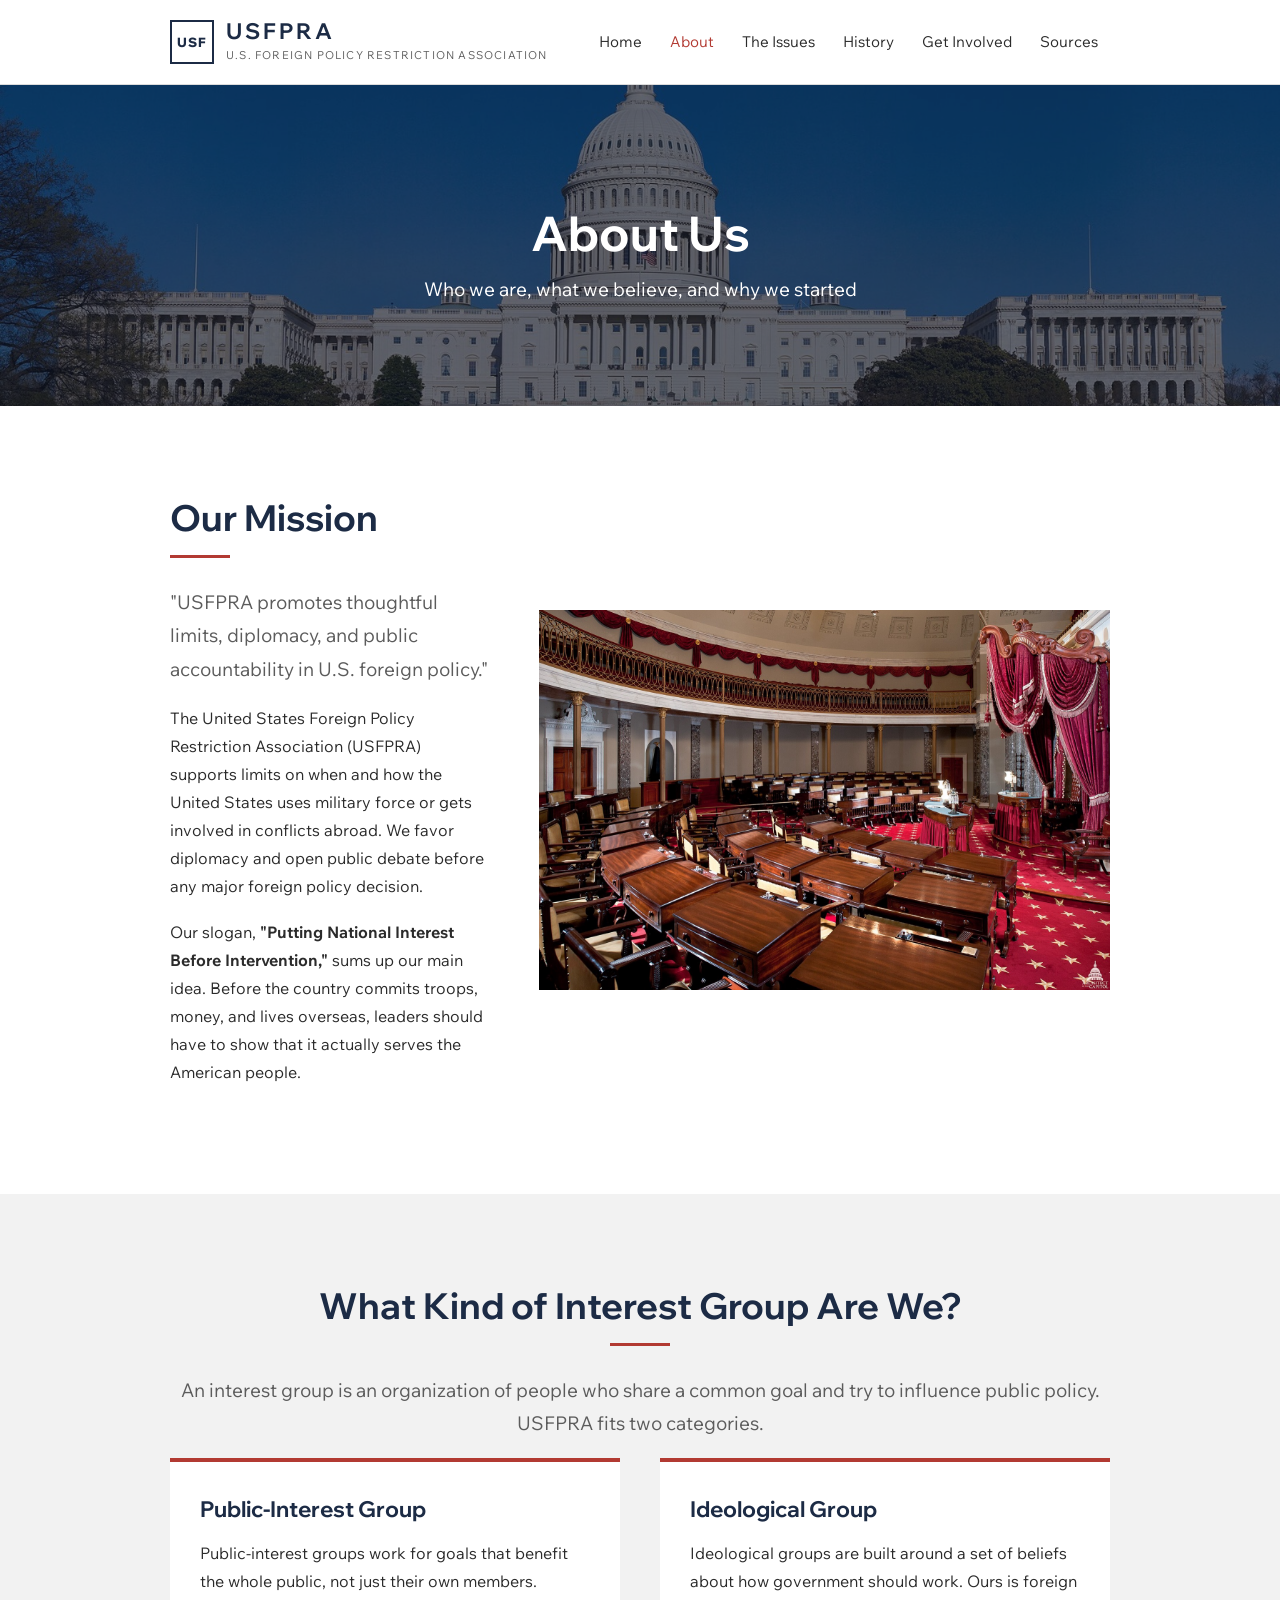
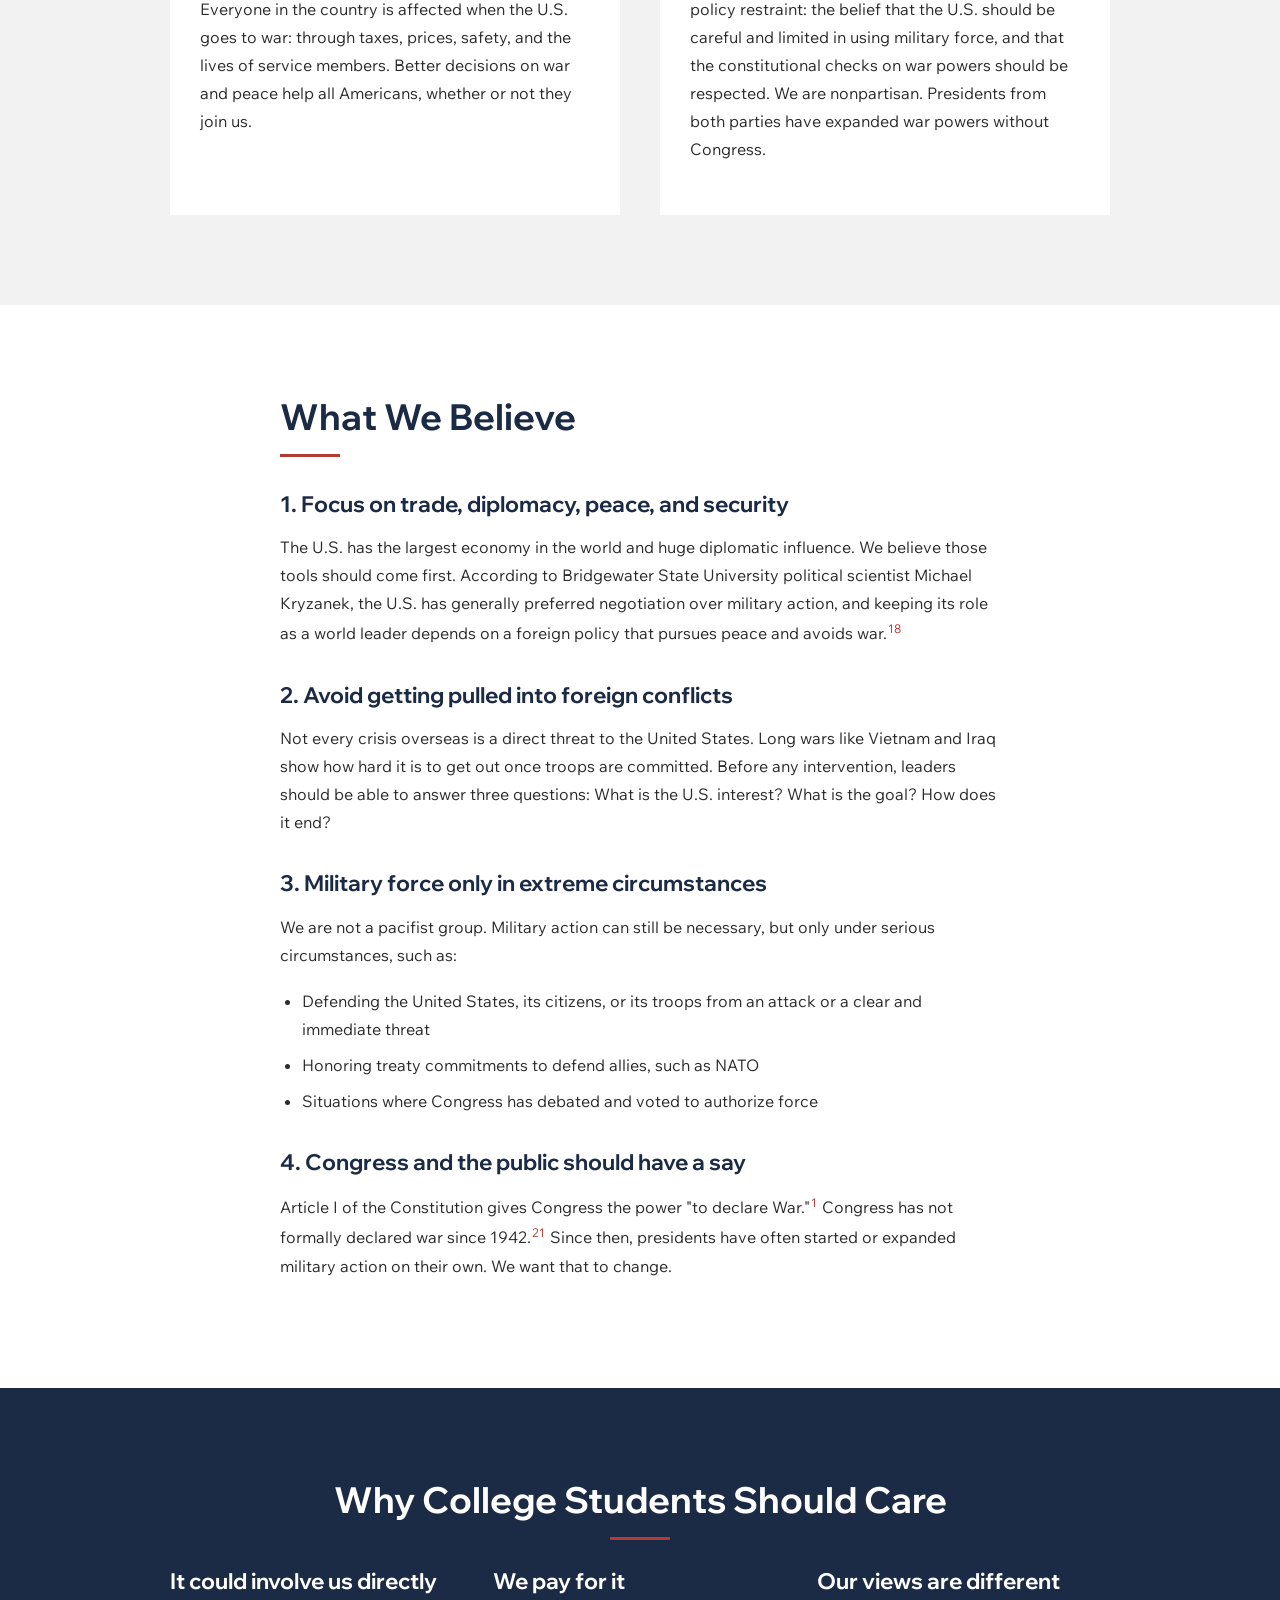
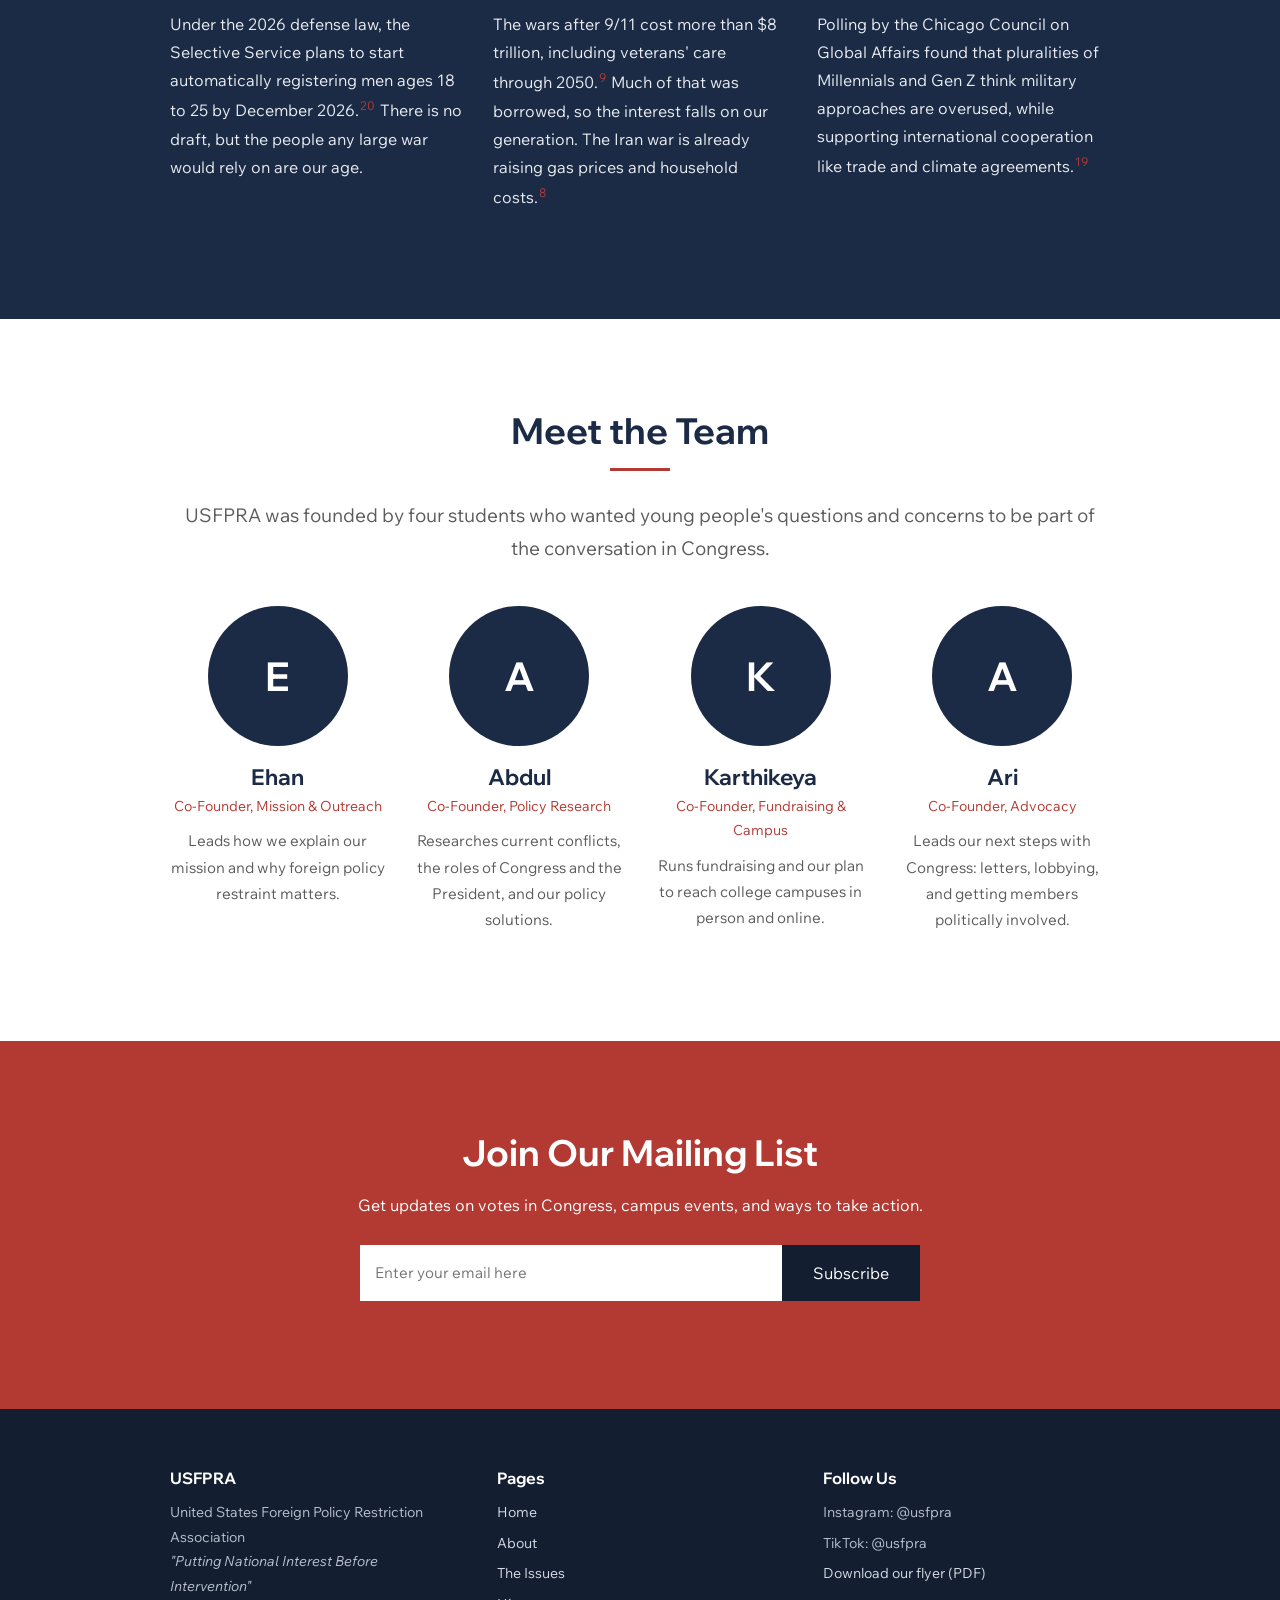
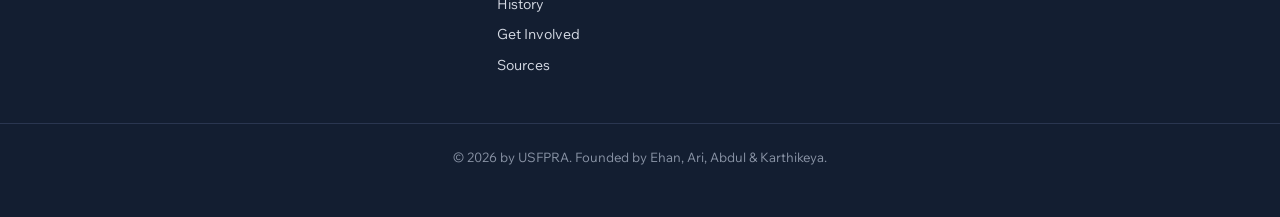
==== about.html @ dfd062b7 "New multi-page site" ====
<!DOCTYPE html>
<html lang="en">
<head>
<meta charset="utf-8">
<meta name="viewport" content="width=device-width, initial-scale=1">
<title>About Us | USFPRA</title>
<meta name="description" content="Learn about USFPRA's mission, what kind of interest group we are, what we believe, and why college students should care about U.S. foreign policy.">
<link rel="preconnect" href="https://fonts.googleapis.com">
<link rel="preconnect" href="https://fonts.gstatic.com" crossorigin>
<link href="https://fonts.googleapis.com/css2?family=Wix+Madefor+Display:wght@500;600;700;800&family=Wix+Madefor+Text:ital,wght@0,400;0,600;1,400&display=swap" rel="stylesheet">
<link rel="stylesheet" href="style.css">
<link rel="icon" href="data:image/svg+xml,%3Csvg xmlns='http://www.w3.org/2000/svg' viewBox='0 0 32 32'%3E%3Crect width='32' height='32' fill='%231c2b45'/%3E%3Ctext x='16' y='21' font-family='Arial' font-weight='700' font-size='11' fill='white' text-anchor='middle'%3EUSF%3C/text%3E%3C/svg%3E">
</head>
<body>
<header class="site-header">
  <div class="container">
    <a class="logo" href="index.html">
      <span class="logo-mark">USF</span>
      <span class="logo-text"><b>USFPRA</b><small>U.S. Foreign Policy Restriction Association</small></span>
    </a>
    <button class="nav-toggle" aria-label="Menu" aria-expanded="false"><span></span><span></span><span></span></button>
    <nav class="main-nav">
      <ul>
        <li><a href="index.html">Home</a></li>
        <li><a href="about.html" class="active" aria-current="page">About</a></li>
        <li><a href="issues.html">The Issues</a></li>
        <li><a href="history.html">History</a></li>
        <li><a href="get-involved.html">Get Involved</a></li>
        <li><a href="sources.html">Sources</a></li>
      </ul>
    </nav>
  </div>
</header>
<main>
<section class="page-banner" style="background-image:url('img/capitol-full.jpg')">
  <div class="container">
    <h1>About Us</h1>
    <p>Who we are, what we believe, and why we started</p>
  </div>
</section>

<section class="strip">
  <div class="container">
    <div class="split reveal">
      <div>
        <h2>Our Mission</h2>
        <hr class="divider">
        <p class="lead">"USFPRA promotes thoughtful limits, diplomacy, and public accountability in U.S. foreign policy."</p>
        <p>The United States Foreign Policy Restriction Association (USFPRA) supports limits on when and how the United States uses military force or gets involved in conflicts abroad. We favor diplomacy and open public debate before any major foreign policy decision.</p>
        <p>Our slogan, <strong>"Putting National Interest Before Intervention,"</strong> sums up our main idea. Before the country commits troops, money, and lives overseas, leaders should have to show that it actually serves the American people.</p>
      </div>
      <img src="img/senate.jpg" alt="The Old Senate Chamber in the U.S. Capitol">
    </div>
  </div>
</section>

<section class="strip strip-gray">
  <div class="container">
    <div class="center reveal">
      <h2>What Kind of Interest Group Are We?</h2>
      <hr class="divider">
      <p class="lead">An interest group is an organization of people who share a common goal and try to influence public policy. USFPRA fits two categories.</p>
    </div>
    <div class="cols-2">
      <div class="box reveal">
        <h3>Public-Interest Group</h3>
        <p>Public-interest groups work for goals that benefit the whole public, not just their own members. Everyone in the country is affected when the U.S. goes to war: through taxes, prices, safety, and the lives of service members. Better decisions on war and peace help all Americans, whether or not they join us.</p>
      </div>
      <div class="box reveal">
        <h3>Ideological Group</h3>
        <p>Ideological groups are built around a set of beliefs about how government should work. Ours is foreign policy restraint: the belief that the U.S. should be careful and limited in using military force, and that the constitutional checks on war powers should be respected. We are nonpartisan. Presidents from both parties have expanded war powers without Congress.</p>
      </div>
    </div>
  </div>
</section>

<section class="strip">
  <div class="container article">
    <h2 class="reveal">What We Believe</h2>
    <hr class="divider">
    <h3>1. Focus on trade, diplomacy, peace, and security</h3>
    <p>The U.S. has the largest economy in the world and huge diplomatic influence. We believe those tools should come first. According to Bridgewater State University political scientist Michael Kryzanek, the U.S. has generally preferred negotiation over military action, and keeping its role as a world leader depends on a foreign policy that pursues peace and avoids war.<sup><a href="sources.html#s18">18</a></sup></p>
    <h3>2. Avoid getting pulled into foreign conflicts</h3>
    <p>Not every crisis overseas is a direct threat to the United States. Long wars like Vietnam and Iraq show how hard it is to get out once troops are committed. Before any intervention, leaders should be able to answer three questions: What is the U.S. interest? What is the goal? How does it end?</p>
    <h3>3. Military force only in extreme circumstances</h3>
    <p>We are not a pacifist group. Military action can still be necessary, but only under serious circumstances, such as:</p>
    <ul>
      <li>Defending the United States, its citizens, or its troops from an attack or a clear and immediate threat</li>
      <li>Honoring treaty commitments to defend allies, such as NATO</li>
      <li>Situations where Congress has debated and voted to authorize force</li>
    </ul>
    <h3>4. Congress and the public should have a say</h3>
    <p>Article I of the Constitution gives Congress the power "to declare War."<sup><a href="sources.html#s1">1</a></sup> Congress has not formally declared war since 1942.<sup><a href="sources.html#s21">21</a></sup> Since then, presidents have often started or expanded military action on their own. We want that to change.</p>
  </div>
</section>

<section class="strip strip-navy">
  <div class="container">
    <div class="center reveal">
      <h2>Why College Students Should Care</h2>
      <hr class="divider">
    </div>
    <div class="cols-3">
      <div class="reveal">
        <h3>It could involve us directly</h3>
        <p>Under the 2026 defense law, the Selective Service plans to start automatically registering men ages 18 to 25 by December 2026.<sup><a href="sources.html#s20">20</a></sup> There is no draft, but the people any large war would rely on are our age.</p>
      </div>
      <div class="reveal">
        <h3>We pay for it</h3>
        <p>The wars after 9/11 cost more than $8 trillion, including veterans' care through 2050.<sup><a href="sources.html#s9">9</a></sup> Much of that was borrowed, so the interest falls on our generation. The Iran war is already raising gas prices and household costs.<sup><a href="sources.html#s8">8</a></sup></p>
      </div>
      <div class="reveal">
        <h3>Our views are different</h3>
        <p>Polling by the Chicago Council on Global Affairs found that pluralities of Millennials and Gen Z think military approaches are overused, while supporting international cooperation like trade and climate agreements.<sup><a href="sources.html#s19">19</a></sup></p>
      </div>
    </div>
  </div>
</section>

<section class="strip">
  <div class="container">
    <div class="center reveal">
      <h2>Meet the Team</h2>
      <hr class="divider">
      <p class="lead">USFPRA was founded by four students who wanted young people's questions and concerns to be part of the conversation in Congress.</p>
    </div>
    <div class="team" style="margin-top:40px">
      <div class="reveal">
        <div class="avatar">E</div>
        <h3>Ehan</h3>
        <p class="role">Co-Founder, Mission &amp; Outreach</p>
        <p>Leads how we explain our mission and why foreign policy restraint matters.</p>
      </div>
      <div class="reveal">
        <div class="avatar">A</div>
        <h3>Abdul</h3>
        <p class="role">Co-Founder, Policy Research</p>
        <p>Researches current conflicts, the roles of Congress and the President, and our policy solutions.</p>
      </div>
      <div class="reveal">
        <div class="avatar">K</div>
        <h3>Karthikeya</h3>
        <p class="role">Co-Founder, Fundraising &amp; Campus</p>
        <p>Runs fundraising and our plan to reach college campuses in person and online.</p>
      </div>
      <div class="reveal">
        <div class="avatar">A</div>
        <h3>Ari</h3>
        <p class="role">Co-Founder, Advocacy</p>
        <p>Leads our next steps with Congress: letters, lobbying, and getting members politically involved.</p>
      </div>
    </div>
  </div>
</section>
</main>

<section class="strip strip-red center">
  <div class="container">
    <h2>Join Our Mailing List</h2>
    <p>Get updates on votes in Congress, campus events, and ways to take action.</p>
    <form class="subscribe-form" name="newsletter" method="POST" data-netlify="true" netlify-honeypot="bot-field">
      <input type="hidden" name="form-name" value="newsletter">
      <p hidden><label>Don't fill this out: <input name="bot-field"></label></p>
      <div class="subscribe">
        <input type="email" name="email" placeholder="Enter your email here" aria-label="Email" required>
        <button type="submit">Subscribe</button>
      </div>
      <p class="form-msg" aria-live="polite"></p>
    </form>
  </div>
</section>

<footer class="site-footer">
  <div class="container">
    <div>
      <h4>USFPRA</h4>
      <p>United States Foreign Policy Restriction Association<br>
      <em>"Putting National Interest Before Intervention"</em></p>
    </div>
    <div>
      <h4>Pages</h4>
      <ul>
        <li><a href="index.html">Home</a></li>
        <li><a href="about.html">About</a></li>
        <li><a href="issues.html">The Issues</a></li>
        <li><a href="history.html">History</a></li>
        <li><a href="get-involved.html">Get Involved</a></li>
        <li><a href="sources.html">Sources</a></li>
      </ul>
    </div>
    <div>
      <h4>Follow Us</h4>
      <ul>
        <li>Instagram: @usfpra</li>
        <li>TikTok: @usfpra</li>
        <li><a href="USFPRA-Flyer.pdf">Download our flyer (PDF)</a></li>
      </ul>
    </div>
  </div>
  <p class="copyright">&copy; <span class="year">2026</span> by USFPRA. Founded by Ehan, Ari, Abdul &amp; Karthikeya.</p>
</footer>
<script src="main.js"></script>
</body>
</html>
---- style.css ----
/* USFPRA site styles */

:root {
  --navy: #1c2b45;
  --navy-dark: #131e31;
  --red: #b23a32;
  --red-dark: #8f2c25;
  --cream: #f6f3ee;
  --gray: #f2f2f2;
  --line: #dcdcdc;
  --text: #2b2b2b;
  --text-light: #5c5c5c;
  --white: #ffffff;
  --display: "Wix Madefor Display", "Helvetica Neue", Helvetica, Arial, sans-serif;
  --body: "Wix Madefor Text", "Helvetica Neue", Helvetica, Arial, sans-serif;
}

* { box-sizing: border-box; }

html { scroll-behavior: smooth; }

body {
  margin: 0;
  font-family: var(--body);
  font-size: 16px;
  line-height: 1.75;
  color: var(--text);
  background: var(--white);
}

img { max-width: 100%; display: block; }

a { color: var(--red); }
a:hover { color: var(--red-dark); }

:focus-visible { outline: 2px solid var(--red); outline-offset: 2px; }

h1, h2, h3, h4 {
  font-family: var(--display);
  font-weight: 700;
  line-height: 1.2;
  margin: 0 0 16px;
  color: var(--navy);
}
h1 { font-size: 52px; }
h2 { font-size: 36px; }
h3 { font-size: 22px; }
h4 { font-size: 18px; }
p { margin: 0 0 18px; }

.container { width: 980px; max-width: 100%; margin: 0 auto; padding: 0 20px; }
.center { text-align: center; }

/* little line under section titles */
.divider { width: 60px; height: 3px; background: var(--red); margin: 0 0 28px; border: 0; }
.center .divider { margin-left: auto; margin-right: auto; }

/* ---------- header ---------- */
.site-header {
  position: sticky;
  top: 0;
  z-index: 50;
  background: var(--white);
  border-bottom: 1px solid var(--line);
}
.site-header .container {
  display: flex;
  align-items: center;
  justify-content: space-between;
  height: 84px;
}
.logo {
  text-decoration: none;
  color: var(--navy);
  display: flex;
  align-items: center;
  gap: 12px;
}
.logo-mark {
  width: 44px;
  height: 44px;
  border: 2px solid var(--navy);
  display: flex;
  align-items: center;
  justify-content: center;
  font-family: var(--display);
  font-weight: 800;
  font-size: 13px;
  letter-spacing: 1px;
}
.logo-text b {
  display: block;
  font-family: var(--display);
  font-size: 22px;
  letter-spacing: 3px;
  line-height: 1;
}
.logo-text small {
  display: block;
  font-size: 10.5px;
  letter-spacing: 1.2px;
  text-transform: uppercase;
  color: var(--text-light);
  margin-top: 4px;
}
.main-nav ul { list-style: none; margin: 0; padding: 0; display: flex; gap: 4px; }
.main-nav a {
  display: block;
  padding: 8px 12px;
  text-decoration: none;
  color: var(--text);
  font-size: 15px;
  white-space: nowrap;
  transition: color .2s;
}
.main-nav a:hover { color: var(--red); }
.main-nav a.active { color: var(--red); }
.nav-toggle {
  display: none;
  background: none;
  border: 0;
  width: 44px;
  height: 44px;
  cursor: pointer;
  padding: 10px;
}
.nav-toggle span { display: block; height: 2px; background: var(--navy); margin: 6px 0; }

/* ---------- buttons ---------- */
.btn {
  display: inline-block;
  padding: 13px 34px;
  background: var(--red);
  color: var(--white);
  text-decoration: none;
  font-size: 15px;
  border: 2px solid var(--red);
  cursor: pointer;
  font-family: var(--body);
  transition: background .2s, color .2s;
}
.btn:hover { background: var(--red-dark); border-color: var(--red-dark); color: var(--white); }
.btn-outline { background: transparent; color: var(--white); border-color: var(--white); }
.btn-outline:hover { background: var(--white); color: var(--navy); border-color: var(--white); }
.btn-navy { background: var(--navy); border-color: var(--navy); }
.btn-navy:hover { background: var(--navy-dark); border-color: var(--navy-dark); }

/* ---------- hero ---------- */
.hero {
  position: relative;
  min-height: 620px;
  display: flex;
  align-items: center;
  background-size: cover;
  background-position: center;
  color: var(--white);
}
.hero::before { content: ""; position: absolute; inset: 0; background: rgba(15, 24, 40, .58); }
.hero .container { position: relative; }
.hero h1 { color: var(--white); max-width: 720px; }
.hero p { font-size: 20px; max-width: 600px; }
.hero .tagline {
  font-size: 15px;
  letter-spacing: 3px;
  text-transform: uppercase;
  margin-bottom: 14px;
}
.page-banner {
  position: relative;
  padding: 120px 0 100px;
  background-size: cover;
  background-position: center;
  color: var(--white);
  text-align: center;
}
.page-banner::before { content: ""; position: absolute; inset: 0; background: rgba(15, 24, 40, .62); }
.page-banner .container { position: relative; }
.page-banner h1 { color: var(--white); font-size: 48px; margin-bottom: 10px; }
.page-banner p { font-size: 19px; margin: 0; }

/* ---------- strips ---------- */
.strip { padding: 90px 0; }
.strip-gray { background: var(--gray); }
.strip-cream { background: var(--cream); }
.strip-navy { background: var(--navy); color: #e8ebf1; }
.strip-navy h2, .strip-navy h3 { color: var(--white); }
.strip-red { background: var(--red); color: var(--white); }
.strip-red h2 { color: var(--white); }
.strip-photo {
  position: relative;
  background-size: cover;
  background-position: center;
  color: var(--white);
}
.strip-photo::before { content: ""; position: absolute; inset: 0; background: rgba(15, 24, 40, .65); }
.strip-photo .container { position: relative; }
.strip-photo h2 { color: var(--white); }

.lead { font-size: 19px; color: var(--text-light); }
.strip-navy .lead, .strip-photo .lead { color: #d4d9e3; }

/* two column text + image */
.split { display: flex; gap: 50px; align-items: center; }
.split > * { flex: 1; }
.split img { width: 100%; height: 380px; object-fit: cover; }
.split.reverse { flex-direction: row-reverse; }

/* three column repeater */
.cols-3 { display: flex; gap: 30px; }
.cols-3 > * { flex: 1; }
.cols-2 { display: flex; gap: 40px; }
.cols-2 > * { flex: 1; }
.item img { width: 100%; height: 200px; object-fit: cover; margin-bottom: 20px; }
.item h3 { margin-bottom: 10px; }

.box { background: var(--white); padding: 34px 30px; border-top: 4px solid var(--red); }
.strip-navy .box { background: var(--navy-dark); color: #e8ebf1; }

/* numbers row */
.numbers { display: flex; text-align: center; border-top: 1px solid rgba(255,255,255,.2); border-bottom: 1px solid rgba(255,255,255,.2); }
.numbers > div { flex: 1; padding: 30px 14px; }
.numbers > div + div { border-left: 1px solid rgba(255,255,255,.2); }
.numbers b { display: block; font-family: var(--display); font-size: 40px; color: var(--white); line-height: 1.1; }
.numbers span { font-size: 14px; color: #c7cdd9; }
.numbers.light { border-color: var(--line); }
.numbers.light > div + div { border-color: var(--line); }
.numbers.light b { color: var(--red); }
.numbers.light span { color: var(--text-light); }

/* article style text pages */
.article { width: 760px; max-width: 100%; margin: 0 auto; }
.article h2 { margin-top: 56px; }
.article h2:first-child { margin-top: 0; }
.article h3 { margin-top: 34px; }
.article ul, .article ol { padding-left: 22px; margin: 0 0 18px; }
.article li { margin-bottom: 8px; }
.article img { width: 100%; margin: 10px 0 6px; }
.caption { font-size: 13px; color: var(--text-light); margin-bottom: 26px; }
.quote {
  border-left: 4px solid var(--red);
  padding: 4px 0 4px 22px;
  margin: 28px 0;
  font-family: var(--display);
  font-size: 21px;
  line-height: 1.5;
  color: var(--navy);
}
.quote cite { display: block; font-family: var(--body); font-size: 14px; font-style: normal; color: var(--text-light); margin-top: 8px; }
sup a { text-decoration: none; font-size: 12px; padding: 0 1px; }

.callout { background: var(--cream); padding: 26px 28px; margin: 28px 0; }
.callout h4 { margin-bottom: 8px; }

table.simple { width: 100%; border-collapse: collapse; margin: 10px 0 26px; font-size: 15px; }
table.simple th, table.simple td { text-align: left; padding: 12px 14px; border-bottom: 1px solid var(--line); vertical-align: top; }
table.simple th { background: var(--navy); color: var(--white); font-weight: 600; }

/* timeline list */
.timeline { list-style: none; padding: 0 !important; margin: 10px 0 26px; border-left: 2px solid var(--line); }
.timeline li { position: relative; padding: 0 0 18px 26px; margin: 0; }
.timeline li::before { content: ""; position: absolute; left: -7px; top: 9px; width: 12px; height: 12px; border-radius: 50%; background: var(--red); }
.timeline b { color: var(--navy); }

/* page sub nav (on long pages) */
.on-this-page { background: var(--gray); padding: 22px 26px; margin-bottom: 40px; }
.on-this-page h4 { margin-bottom: 8px; font-size: 15px; text-transform: uppercase; letter-spacing: 1px; }
.on-this-page ul { margin: 0; padding-left: 20px; }
.on-this-page li { margin: 3px 0; }

/* team */
.team { display: flex; gap: 26px; text-align: center; }
.team > div { flex: 1; }
.avatar {
  width: 140px;
  height: 140px;
  border-radius: 50%;
  margin: 0 auto 18px;
  background: var(--navy);
  color: var(--white);
  display: flex;
  align-items: center;
  justify-content: center;
  font-family: var(--display);
  font-size: 40px;
  font-weight: 700;
}
.team h3 { margin-bottom: 4px; }
.team .role { color: var(--red); font-size: 14px; margin-bottom: 10px; }
.team p { font-size: 15px; color: var(--text-light); }

/* accordion */
details.faq { border-bottom: 1px solid var(--line); }
details.faq summary {
  cursor: pointer;
  list-style: none;
  padding: 20px 30px 20px 0;
  font-family: var(--display);
  font-weight: 600;
  font-size: 18px;
  color: var(--navy);
  position: relative;
}
details.faq summary::-webkit-details-marker { display: none; }
details.faq summary::after { content: "+"; position: absolute; right: 4px; top: 16px; font-size: 24px; color: var(--red); }
details.faq[open] summary::after { content: "–"; }
details.faq p { padding-bottom: 6px; }

/* ---------- forms ---------- */
.form-row { display: flex; gap: 20px; }
.form-row > * { flex: 1; }
.field { margin-bottom: 20px; }
.field label { display: block; font-size: 14px; margin-bottom: 6px; }
.field input, .field select, .field textarea {
  width: 100%;
  padding: 12px 12px;
  border: 1px solid #bdbdbd;
  background: var(--white);
  font: inherit;
  font-size: 15px;
  color: var(--text);
  border-radius: 0;
}
.field textarea { min-height: 120px; resize: vertical; }
.field input:focus, .field select:focus, .field textarea:focus { border-color: var(--navy); outline: none; }
.checks label { display: inline-flex; align-items: center; gap: 8px; margin: 0 22px 10px 0; font-size: 15px; }
.checks input { width: auto; margin: 0; accent-color: var(--red); }
.form-msg { margin-top: 14px; font-size: 15px; }
.form-msg.error { color: var(--red); }

.subscribe { display: flex; gap: 0; max-width: 560px; margin: 26px auto 0; }
.subscribe input { flex: 1; padding: 14px; border: 1px solid var(--white); font: inherit; font-size: 15px; border-radius: 0; }
.subscribe button { padding: 0 30px; border: 1px solid var(--navy-dark); background: var(--navy-dark); color: var(--white); font: inherit; cursor: pointer; }
.subscribe button:hover { background: #0b1220; }

/* sources */
ol.sources { padding-left: 26px; }
ol.sources li { margin-bottom: 14px; font-size: 15px; line-height: 1.6; scroll-margin-top: 110px; }
ol.sources li:target { background: #fff7e0; }

/* ---------- footer ---------- */
.site-footer { background: var(--navy-dark); color: #b9c0cd; padding: 60px 0 30px; font-size: 14px; }
.site-footer .container { display: flex; gap: 40px; }
.site-footer .container > div { flex: 1; }
.site-footer h4 { color: var(--white); font-size: 16px; margin-bottom: 12px; }
.site-footer a { color: #d6dbe5; text-decoration: none; }
.site-footer a:hover { color: var(--white); text-decoration: underline; }
.site-footer ul { list-style: none; padding: 0; margin: 0; }
.site-footer li { margin-bottom: 6px; }
.copyright { text-align: center; border-top: 1px solid #2a3650; margin-top: 40px; padding-top: 22px; font-size: 13px; color: #8a94a6; }

/* fade in like a site builder reveal */
.reveal { opacity: 0; transform: translateY(20px); transition: opacity .8s ease, transform .8s ease; }
.reveal.shown { opacity: 1; transform: none; }
.no-js .reveal { opacity: 1; transform: none; }

@media (prefers-reduced-motion: reduce) {
  html { scroll-behavior: auto; }
  .reveal { opacity: 1; transform: none; transition: none; }
}

/* ---------- mobile ---------- */
@media (max-width: 900px) {
  h1 { font-size: 38px; }
  h2 { font-size: 30px; }
  .nav-toggle { display: block; }
  .main-nav { display: none; position: absolute; top: 84px; left: 0; right: 0; background: var(--white); border-bottom: 1px solid var(--line); }
  .main-nav.open { display: block; }
  .main-nav ul { flex-direction: column; padding: 10px 20px 20px; }
  .main-nav a { padding: 12px 0; border-bottom: 1px solid var(--gray); }
  .split, .split.reverse, .cols-3, .cols-2, .team, .form-row, .site-footer .container { flex-direction: column; }
  .split { gap: 30px; }
  .split img { height: 260px; }
  .numbers { flex-wrap: wrap; }
  .numbers > div { flex: 1 1 50%; }
  .numbers > div + div { border-left: 0; }
  .hero { min-height: 520px; }
  .hero p { font-size: 18px; }
  .page-banner { padding: 90px 0 70px; }
  .page-banner h1 { font-size: 36px; }
  .strip { padding: 64px 0; }
  .subscribe { flex-direction: column; gap: 10px; }
  .subscribe button { padding: 14px; }
  .logo-text small { display: none; }
}
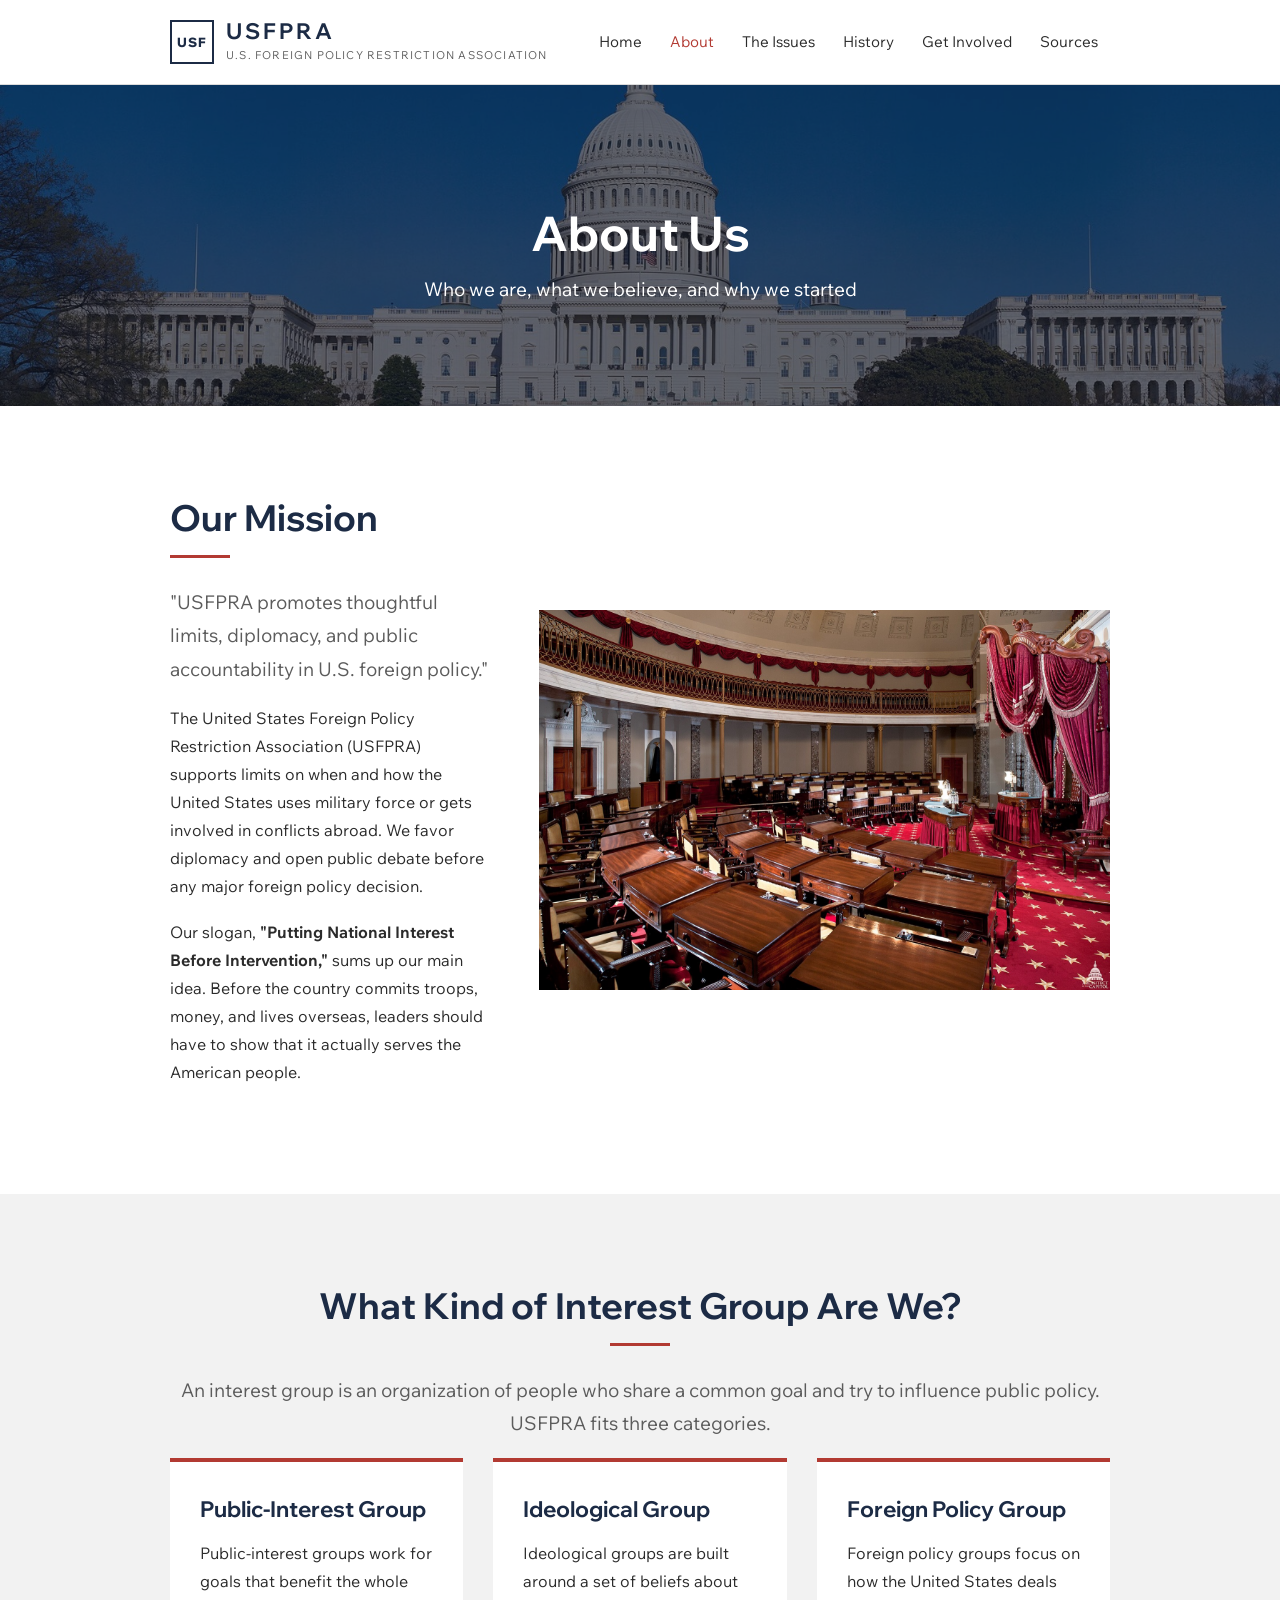
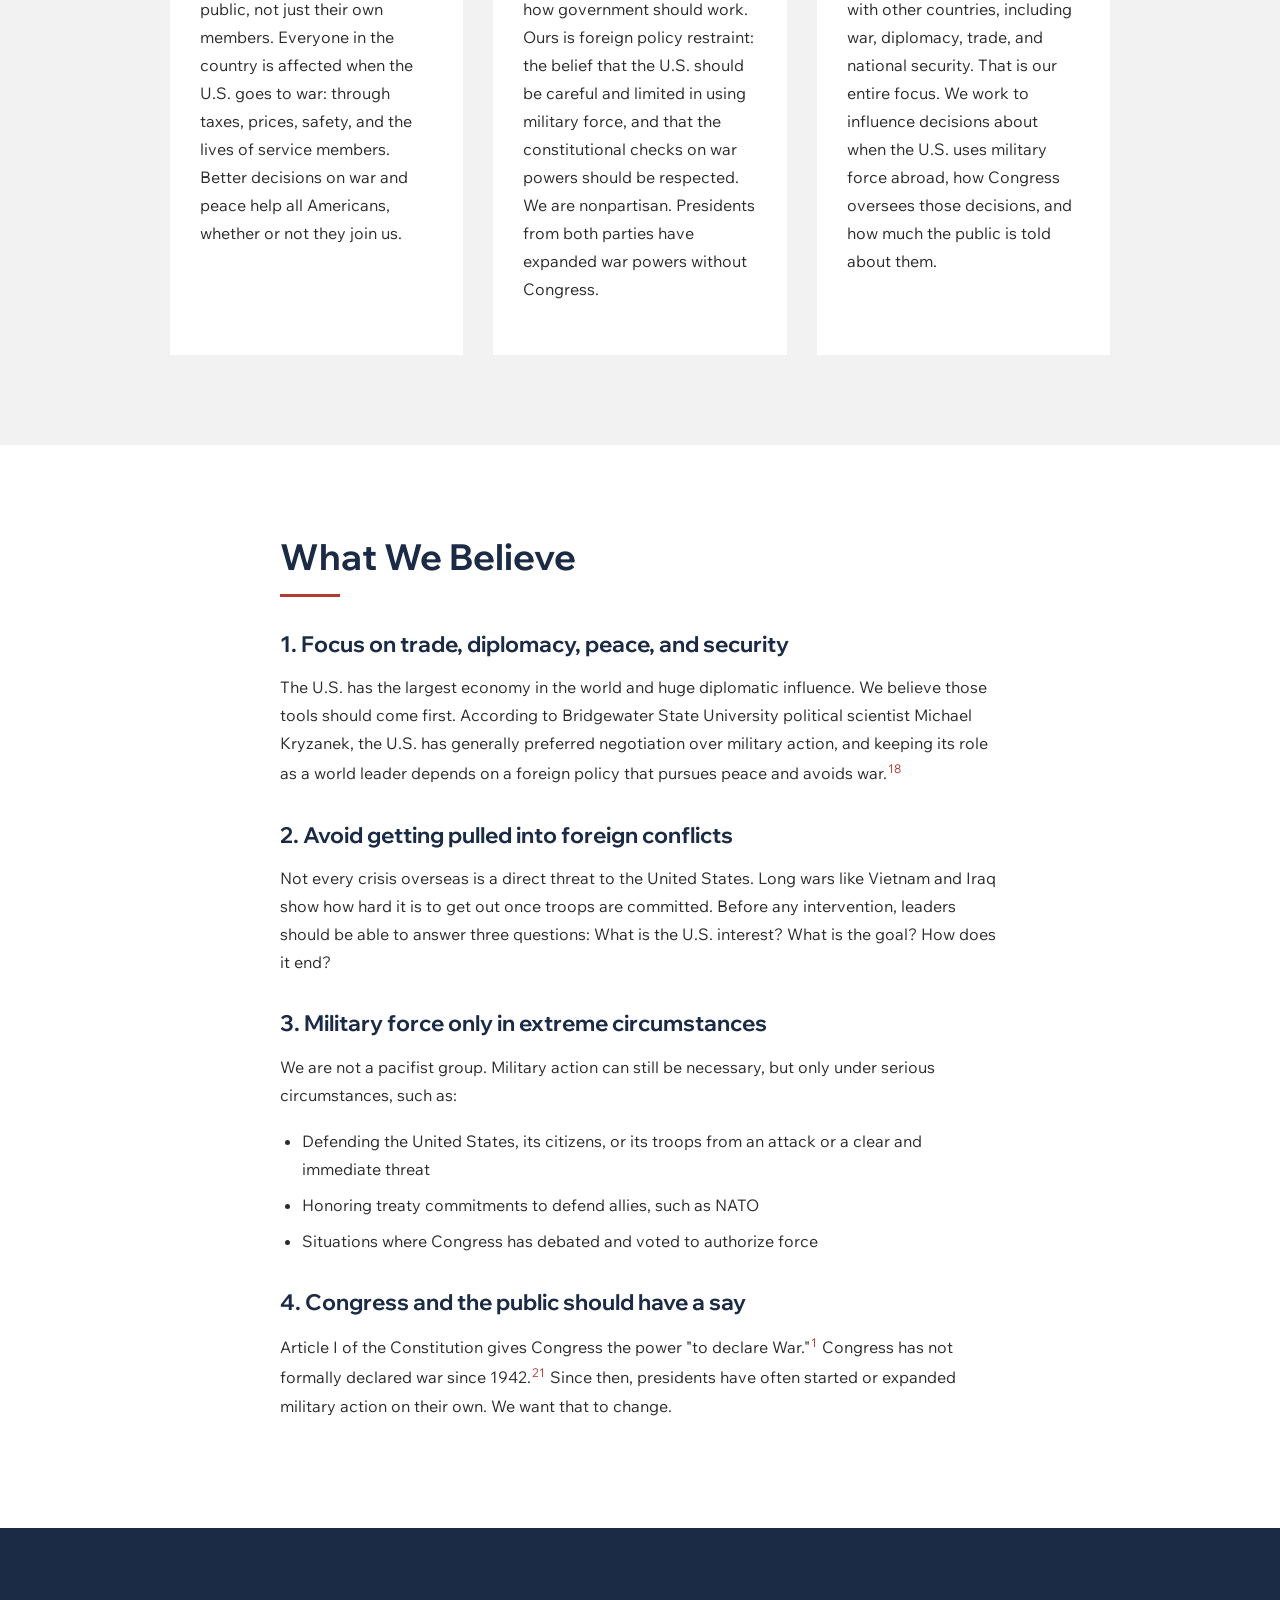
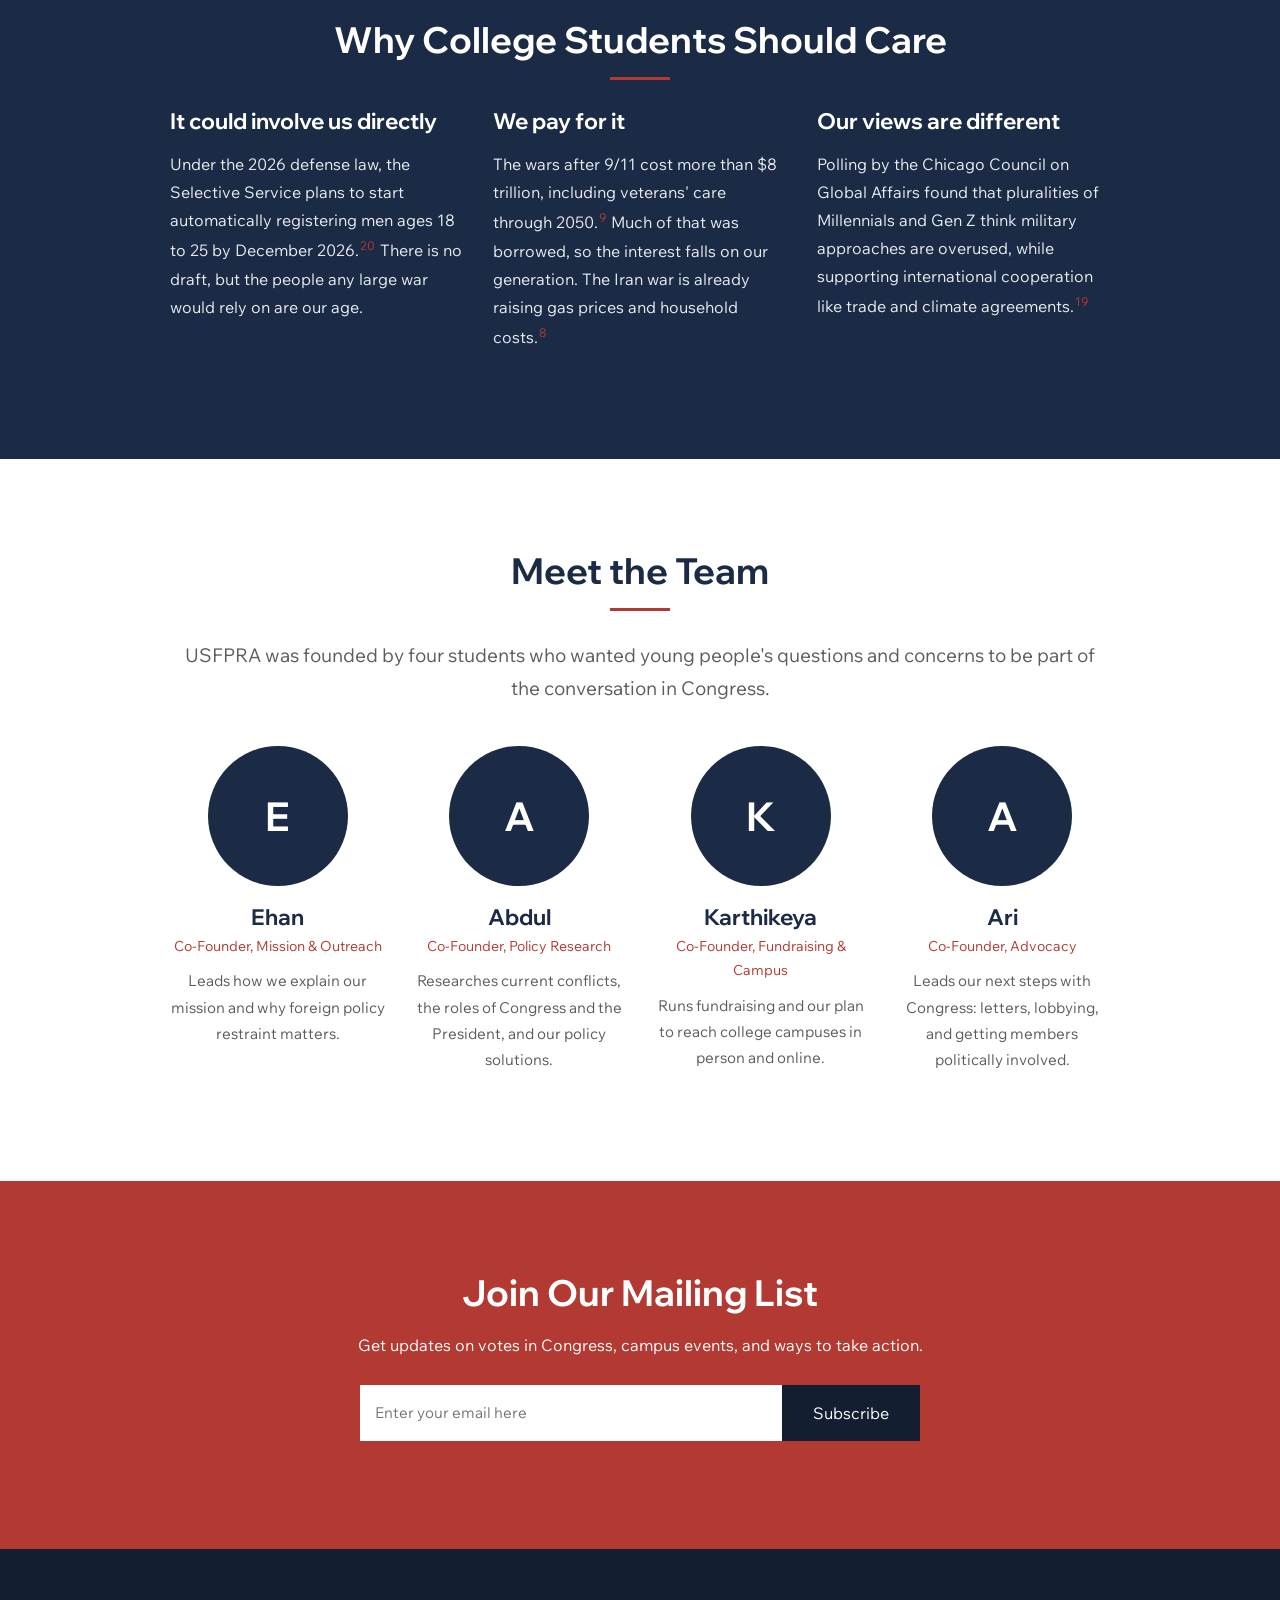
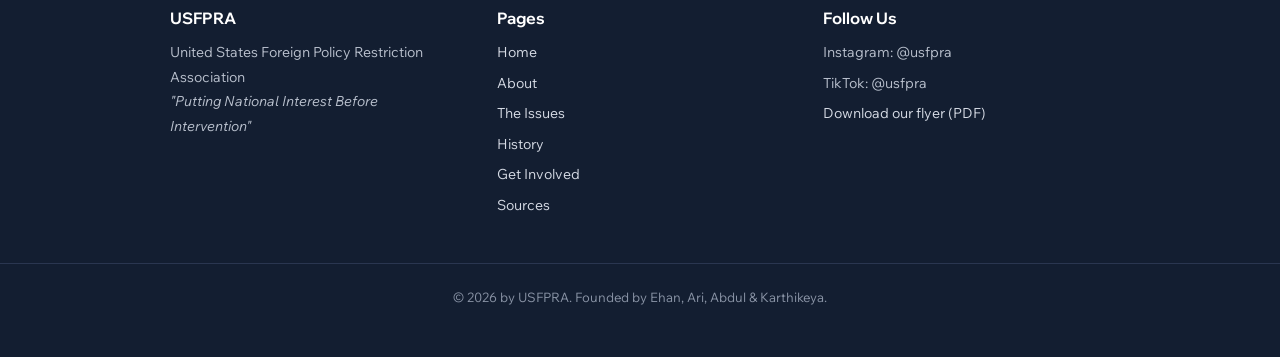
==== commit 8f9d0853: "Add foreign policy group category" ====
--- a/about.html
+++ b/about.html
@@ -59,9 +59,9 @@
     <div class="center reveal">
       <h2>What Kind of Interest Group Are We?</h2>
       <hr class="divider">
-      <p class="lead">An interest group is an organization of people who share a common goal and try to influence public policy. USFPRA fits two categories.</p>
-    </div>
-    <div class="cols-2">
+      <p class="lead">An interest group is an organization of people who share a common goal and try to influence public policy. USFPRA fits three categories.</p>
+    </div>
+    <div class="cols-3">
       <div class="box reveal">
         <h3>Public-Interest Group</h3>
         <p>Public-interest groups work for goals that benefit the whole public, not just their own members. Everyone in the country is affected when the U.S. goes to war: through taxes, prices, safety, and the lives of service members. Better decisions on war and peace help all Americans, whether or not they join us.</p>
@@ -69,6 +69,10 @@
       <div class="box reveal">
         <h3>Ideological Group</h3>
         <p>Ideological groups are built around a set of beliefs about how government should work. Ours is foreign policy restraint: the belief that the U.S. should be careful and limited in using military force, and that the constitutional checks on war powers should be respected. We are nonpartisan. Presidents from both parties have expanded war powers without Congress.</p>
+      </div>
+      <div class="box reveal">
+        <h3>Foreign Policy Group</h3>
+        <p>Foreign policy groups focus on how the United States deals with other countries, including war, diplomacy, trade, and national security. That is our entire focus. We work to influence decisions about when the U.S. uses military force abroad, how Congress oversees those decisions, and how much the public is told about them.</p>
       </div>
     </div>
   </div>
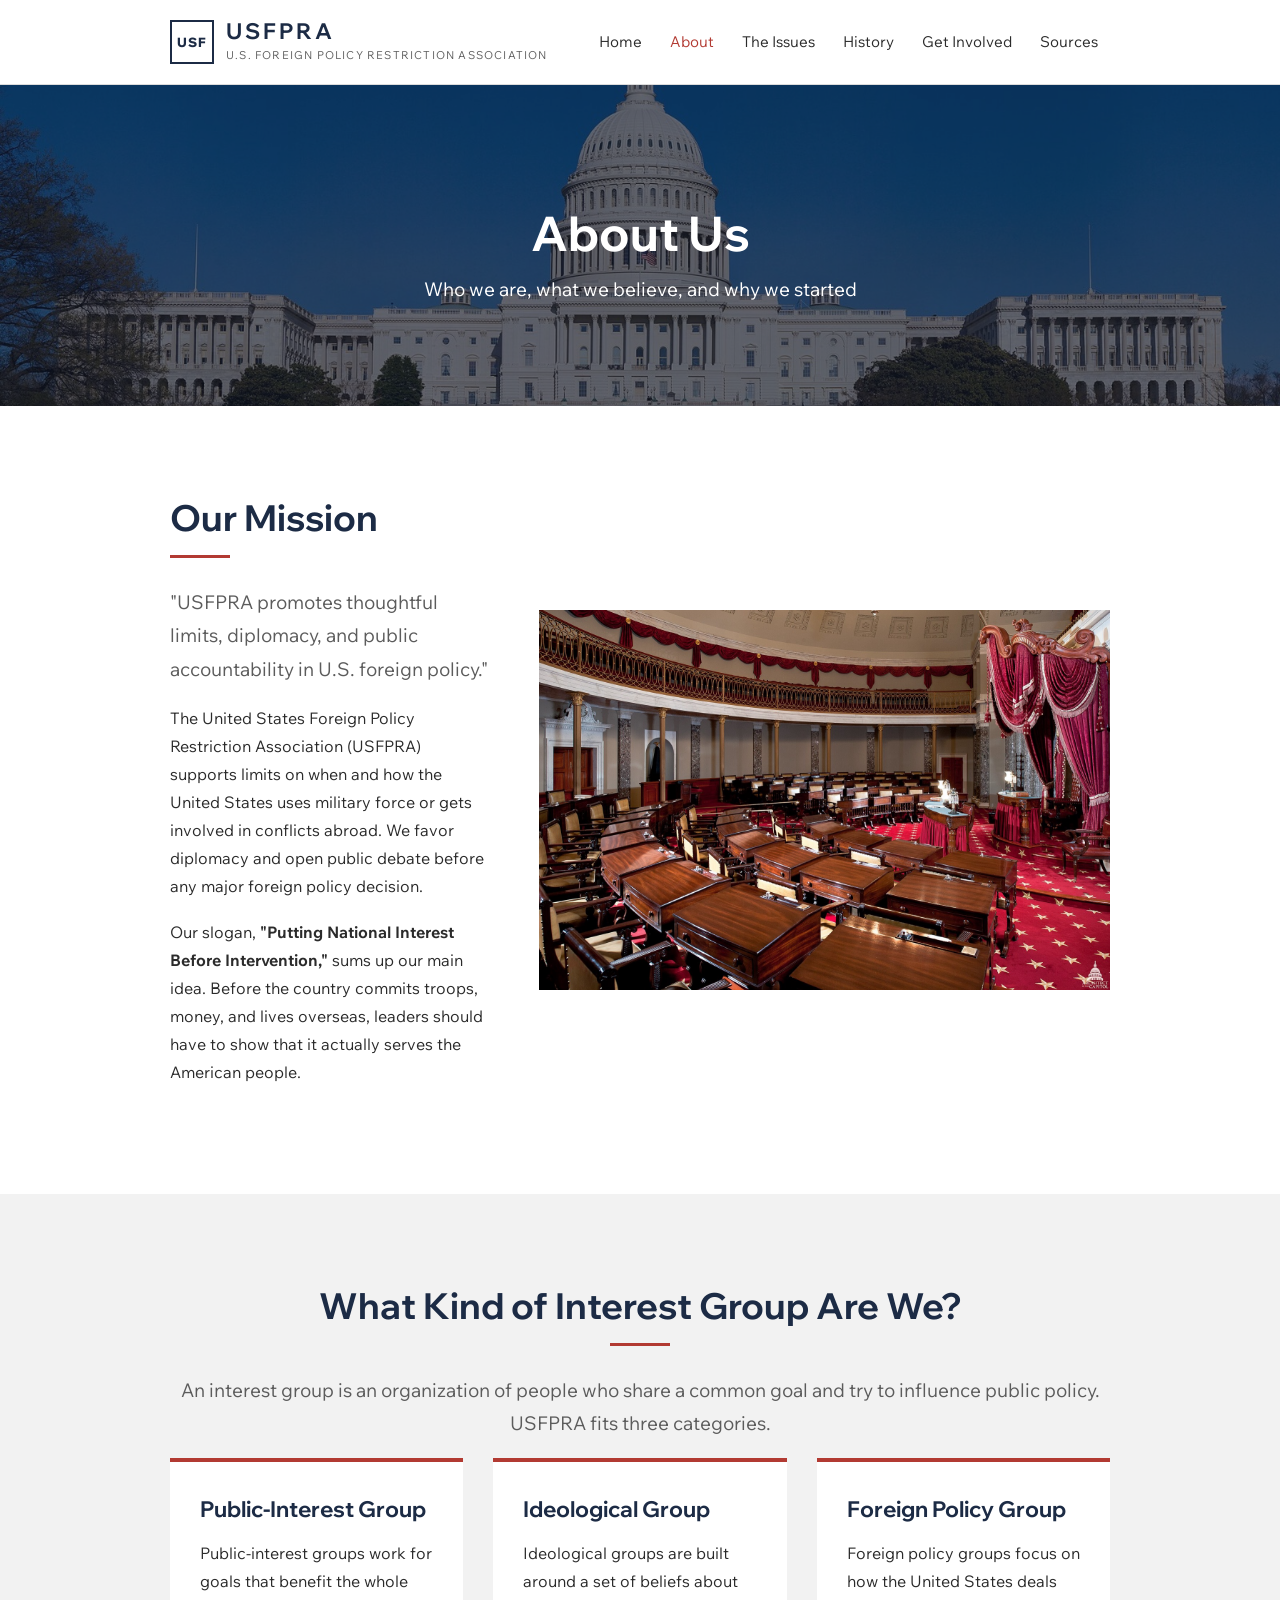
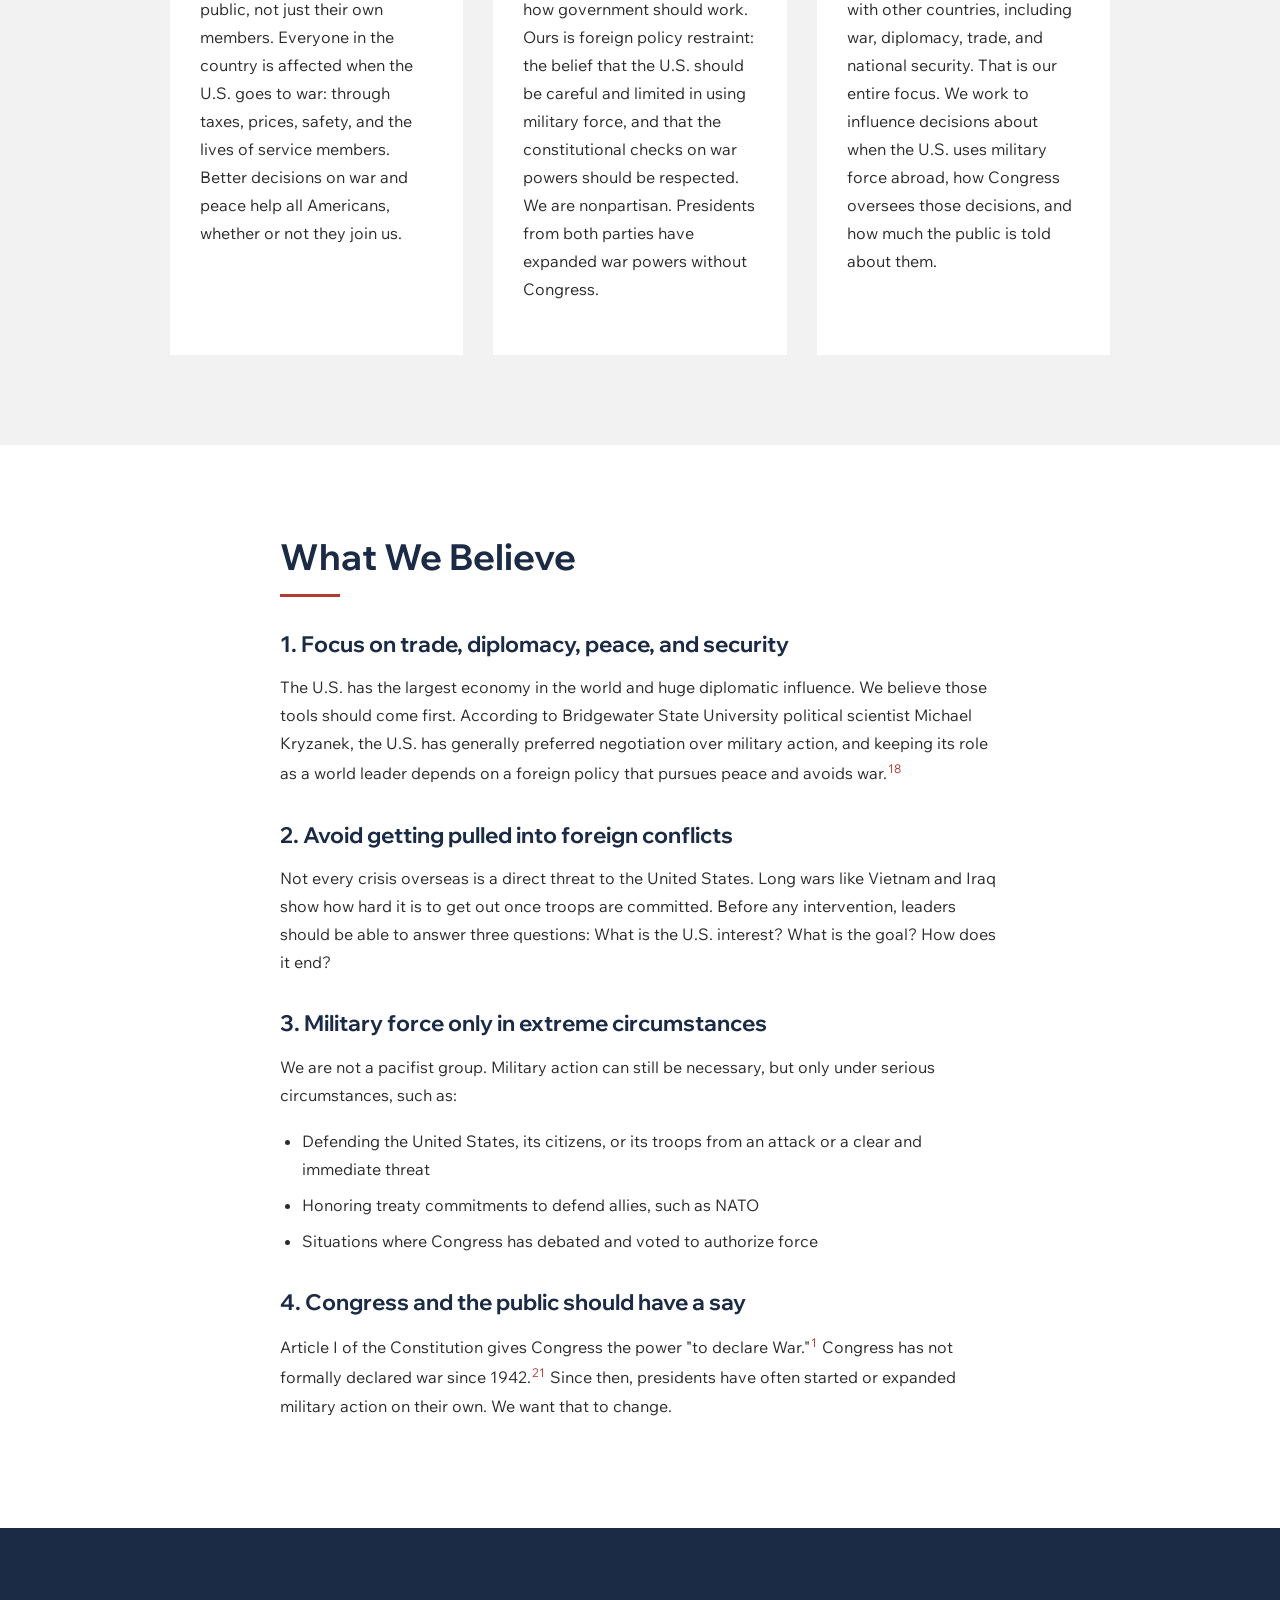
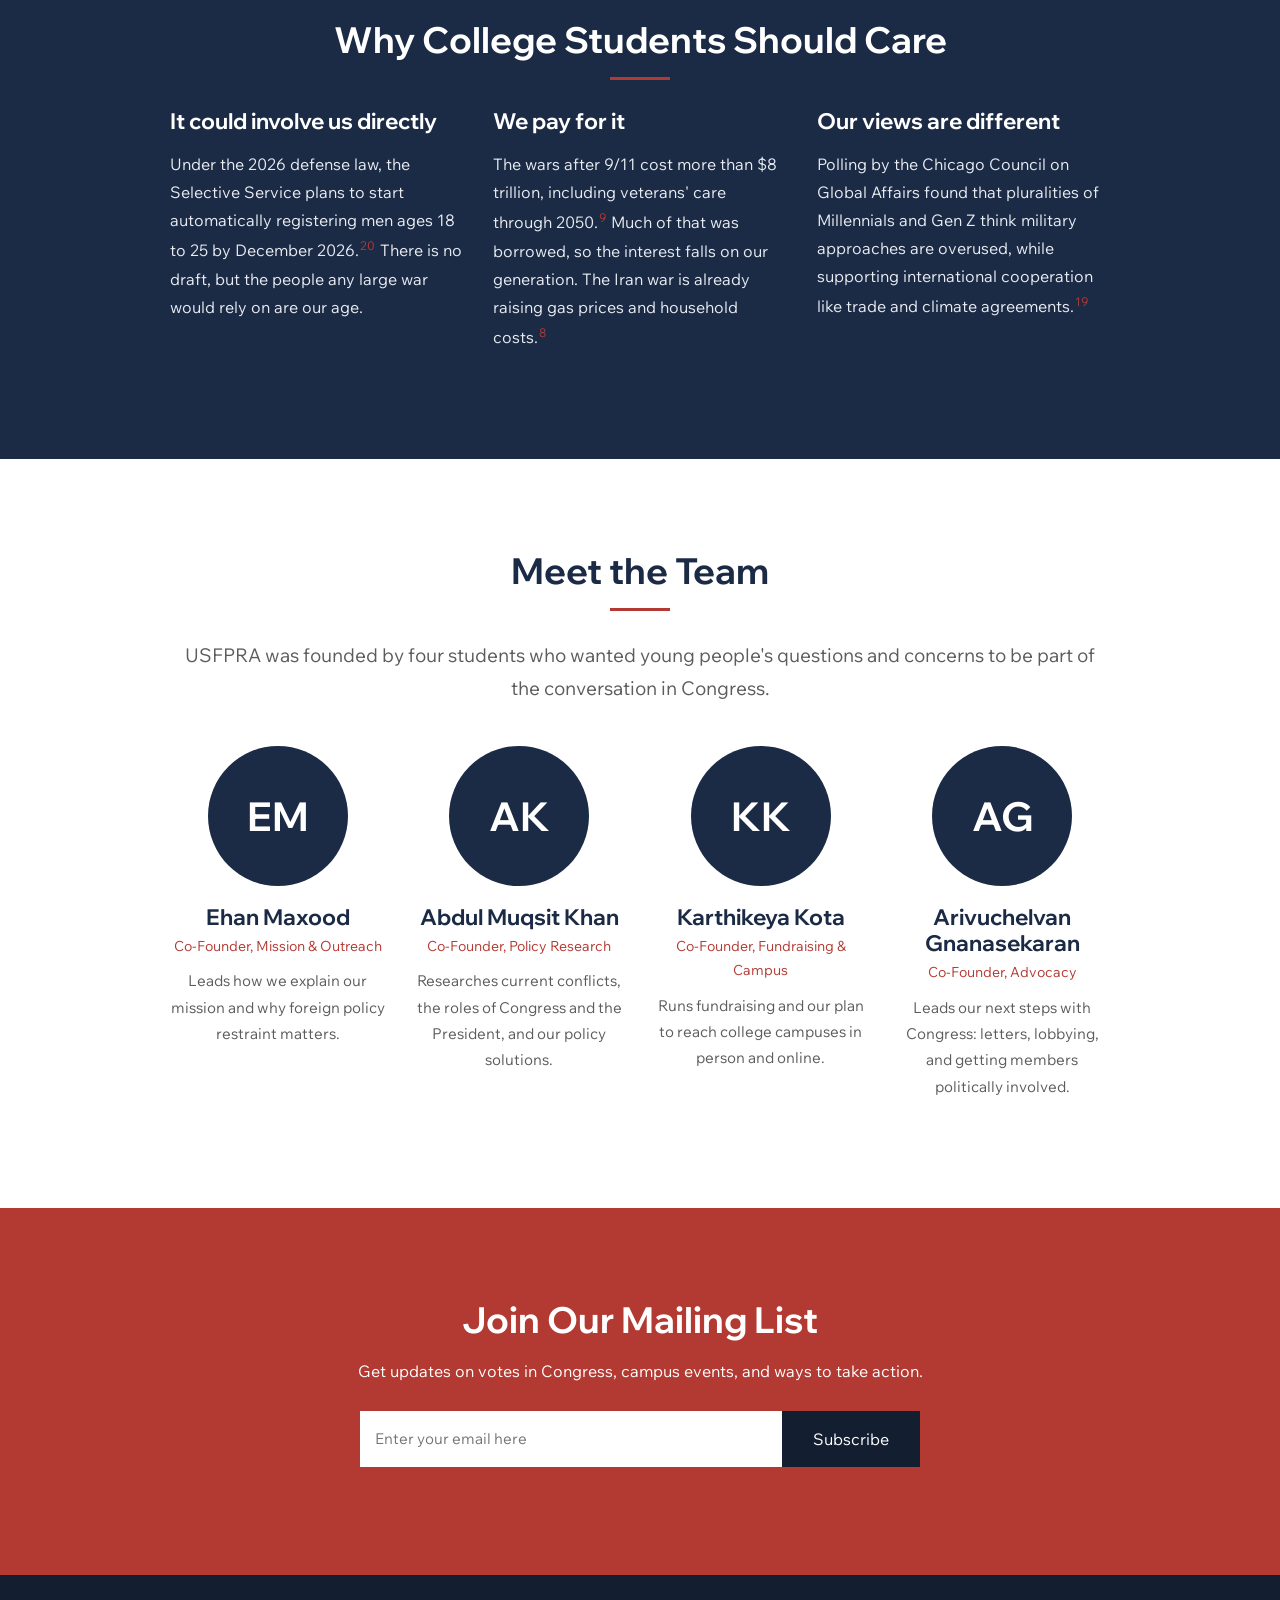
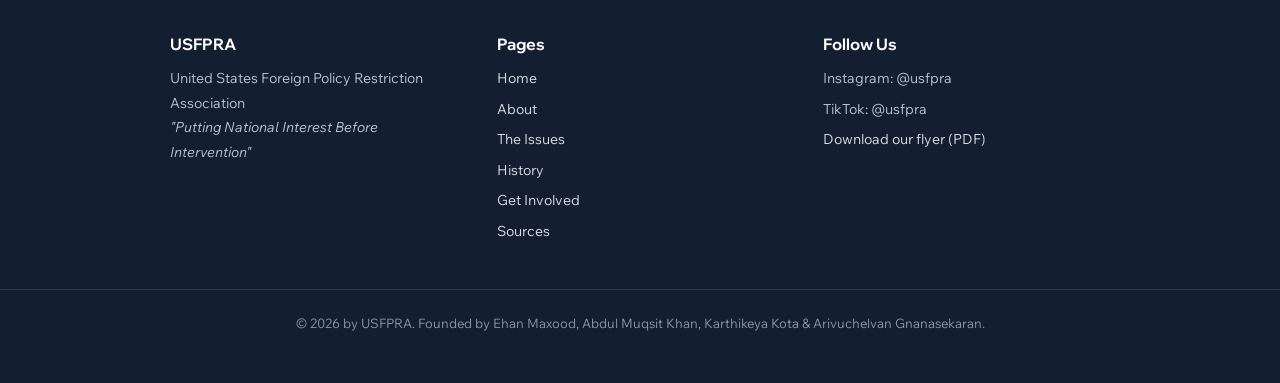
==== commit d6b57f1c: "Add full team names" ====
--- a/about.html
+++ b/about.html
@@ -130,26 +130,26 @@
     </div>
     <div class="team" style="margin-top:40px">
       <div class="reveal">
-        <div class="avatar">E</div>
-        <h3>Ehan</h3>
+        <div class="avatar">EM</div>
+        <h3>Ehan Maxood</h3>
         <p class="role">Co-Founder, Mission &amp; Outreach</p>
         <p>Leads how we explain our mission and why foreign policy restraint matters.</p>
       </div>
       <div class="reveal">
-        <div class="avatar">A</div>
-        <h3>Abdul</h3>
+        <div class="avatar">AK</div>
+        <h3>Abdul Muqsit Khan</h3>
         <p class="role">Co-Founder, Policy Research</p>
         <p>Researches current conflicts, the roles of Congress and the President, and our policy solutions.</p>
       </div>
       <div class="reveal">
-        <div class="avatar">K</div>
-        <h3>Karthikeya</h3>
+        <div class="avatar">KK</div>
+        <h3>Karthikeya Kota</h3>
         <p class="role">Co-Founder, Fundraising &amp; Campus</p>
         <p>Runs fundraising and our plan to reach college campuses in person and online.</p>
       </div>
       <div class="reveal">
-        <div class="avatar">A</div>
-        <h3>Ari</h3>
+        <div class="avatar">AG</div>
+        <h3>Arivuchelvan Gnanasekaran</h3>
         <p class="role">Co-Founder, Advocacy</p>
         <p>Leads our next steps with Congress: letters, lobbying, and getting members politically involved.</p>
       </div>
@@ -201,7 +201,7 @@
       </ul>
     </div>
   </div>
-  <p class="copyright">&copy; <span class="year">2026</span> by USFPRA. Founded by Ehan, Ari, Abdul &amp; Karthikeya.</p>
+  <p class="copyright">&copy; <span class="year">2026</span> by USFPRA. Founded by Ehan Maxood, Abdul Muqsit Khan, Karthikeya Kota &amp; Arivuchelvan Gnanasekaran.</p>
 </footer>
 <script src="main.js"></script>
 </body>
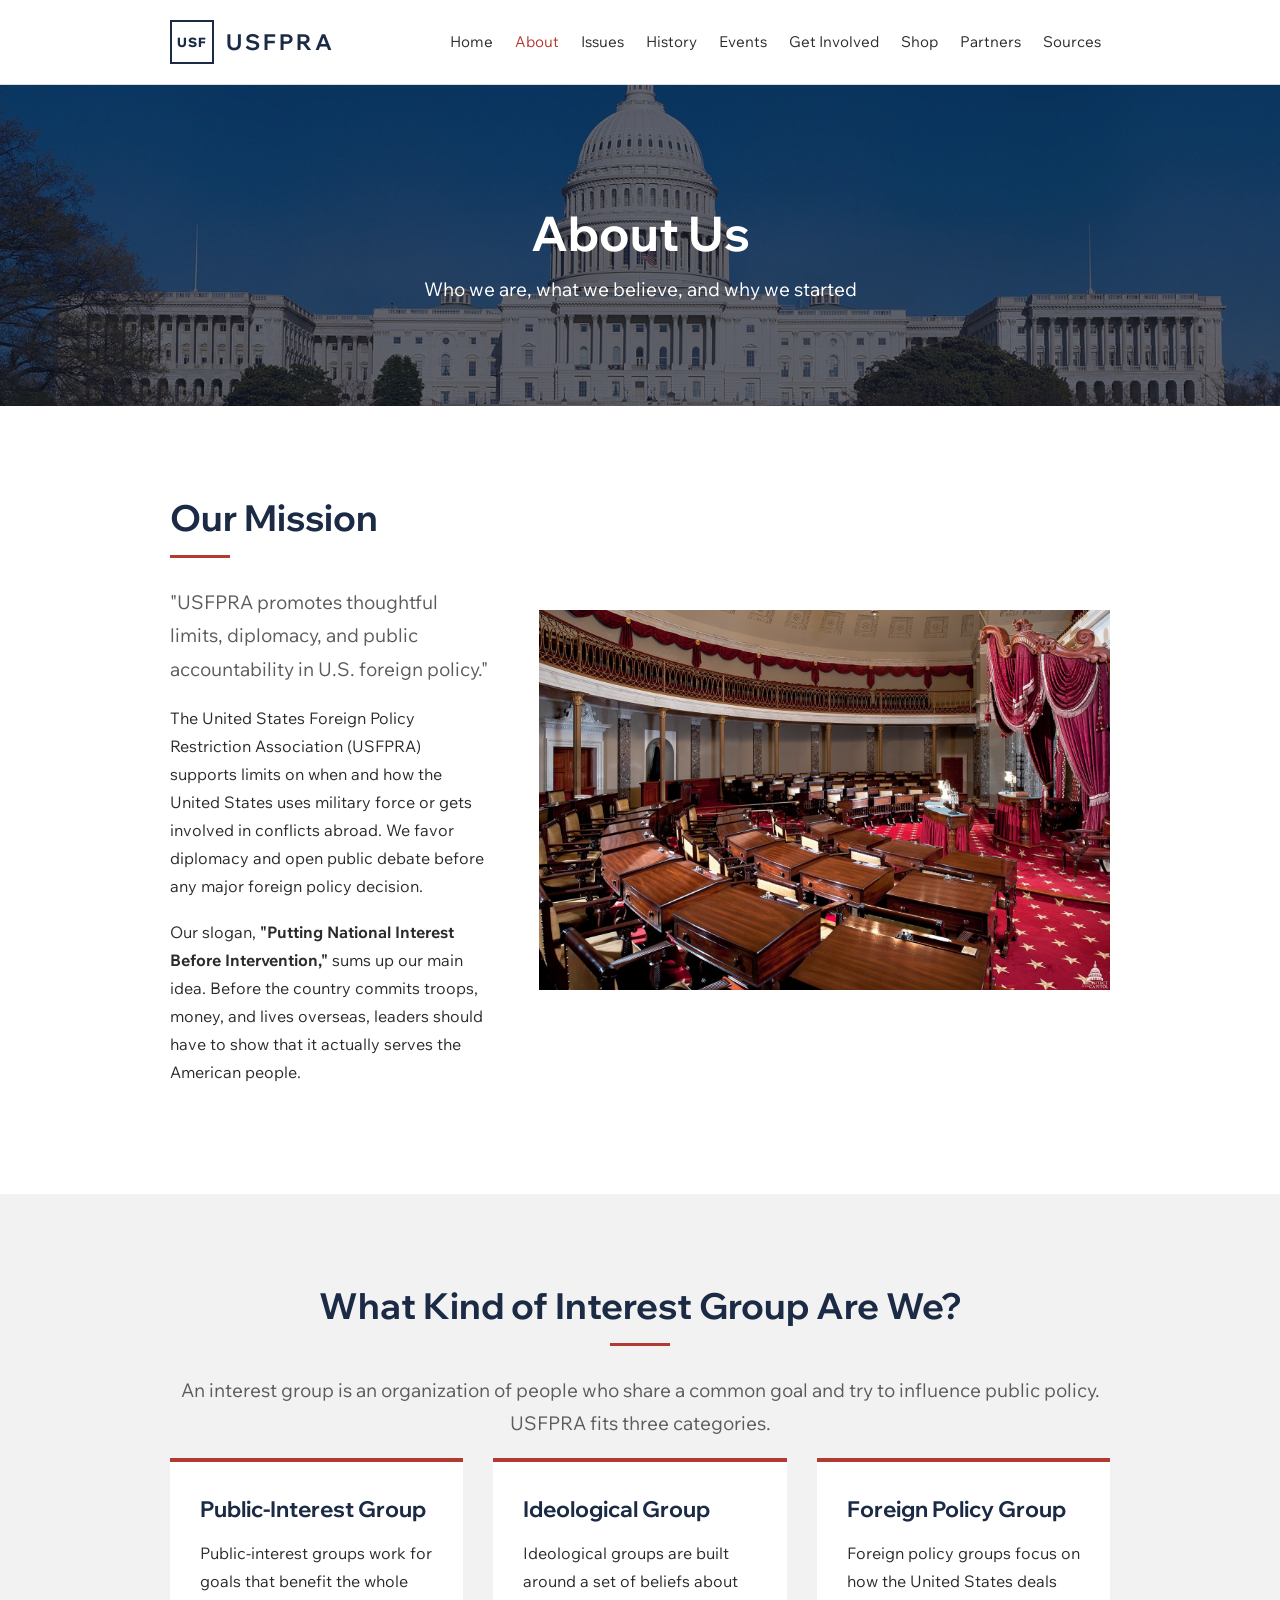
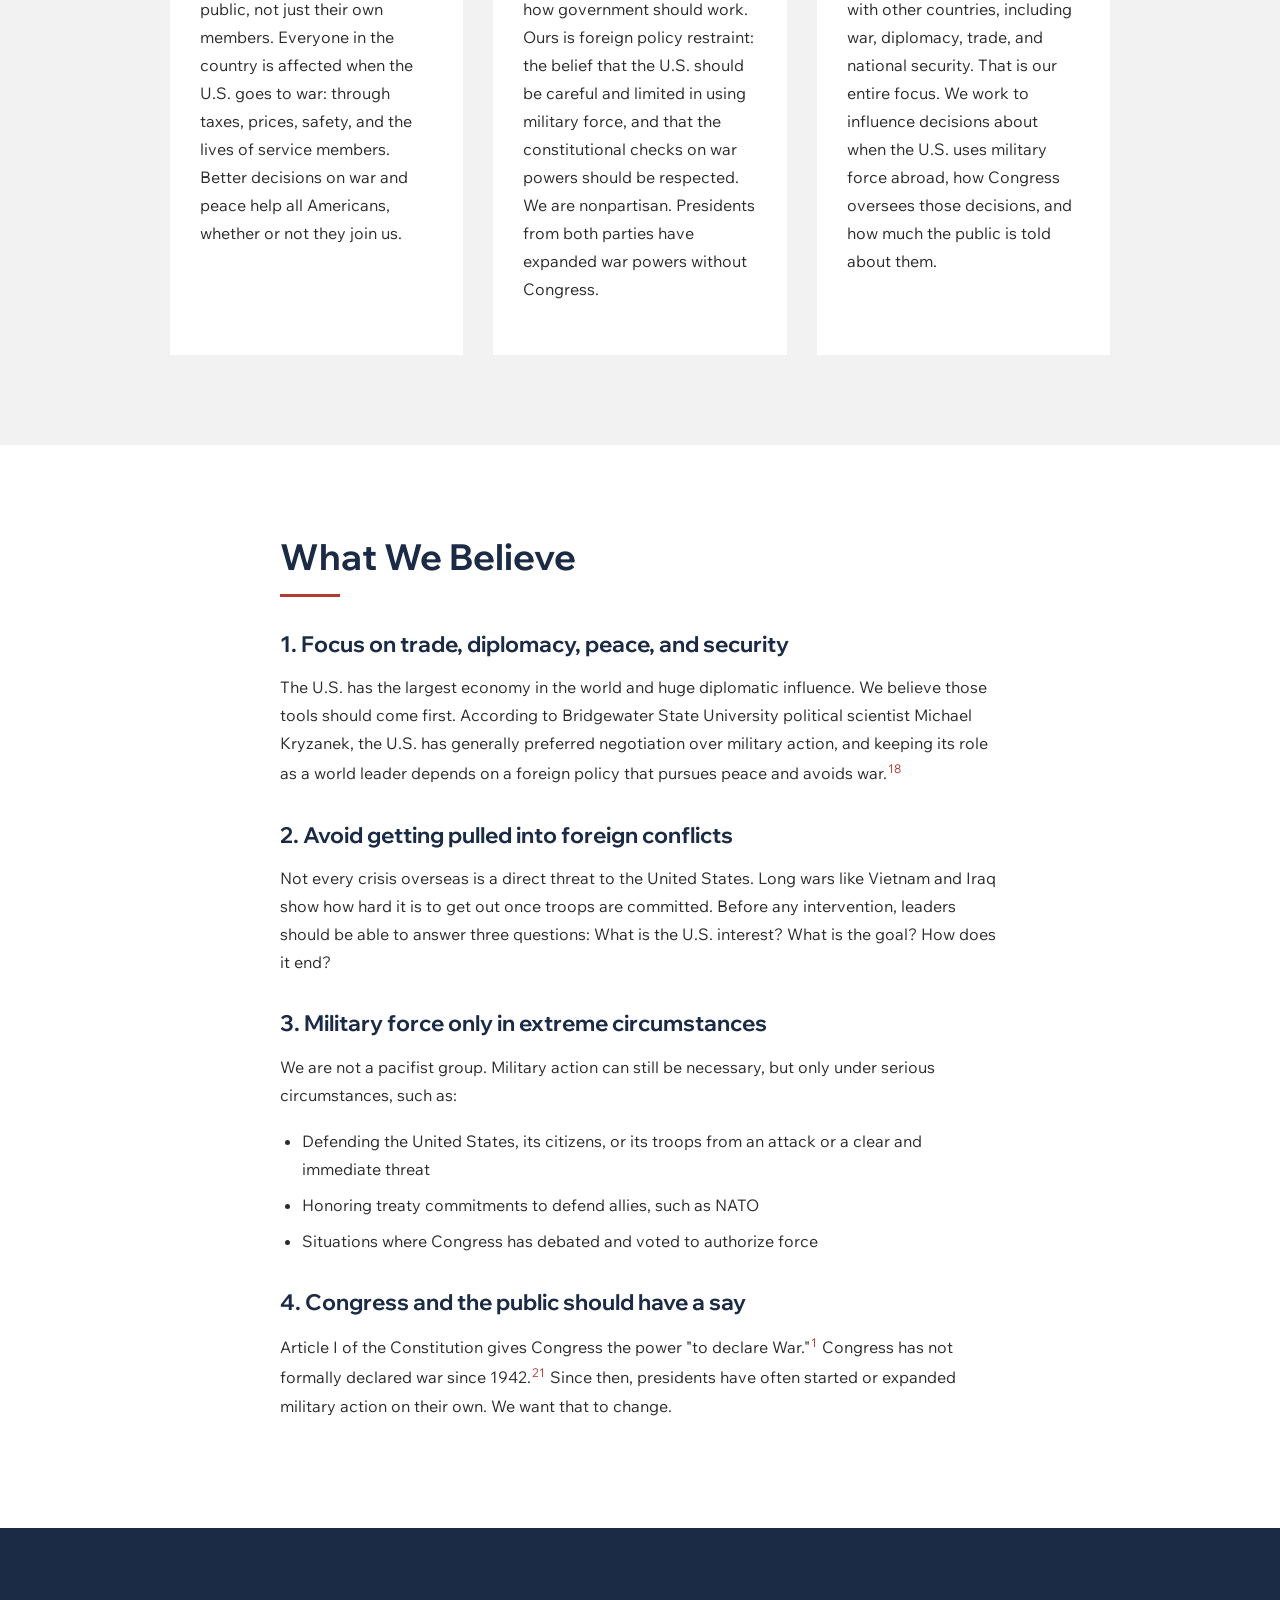
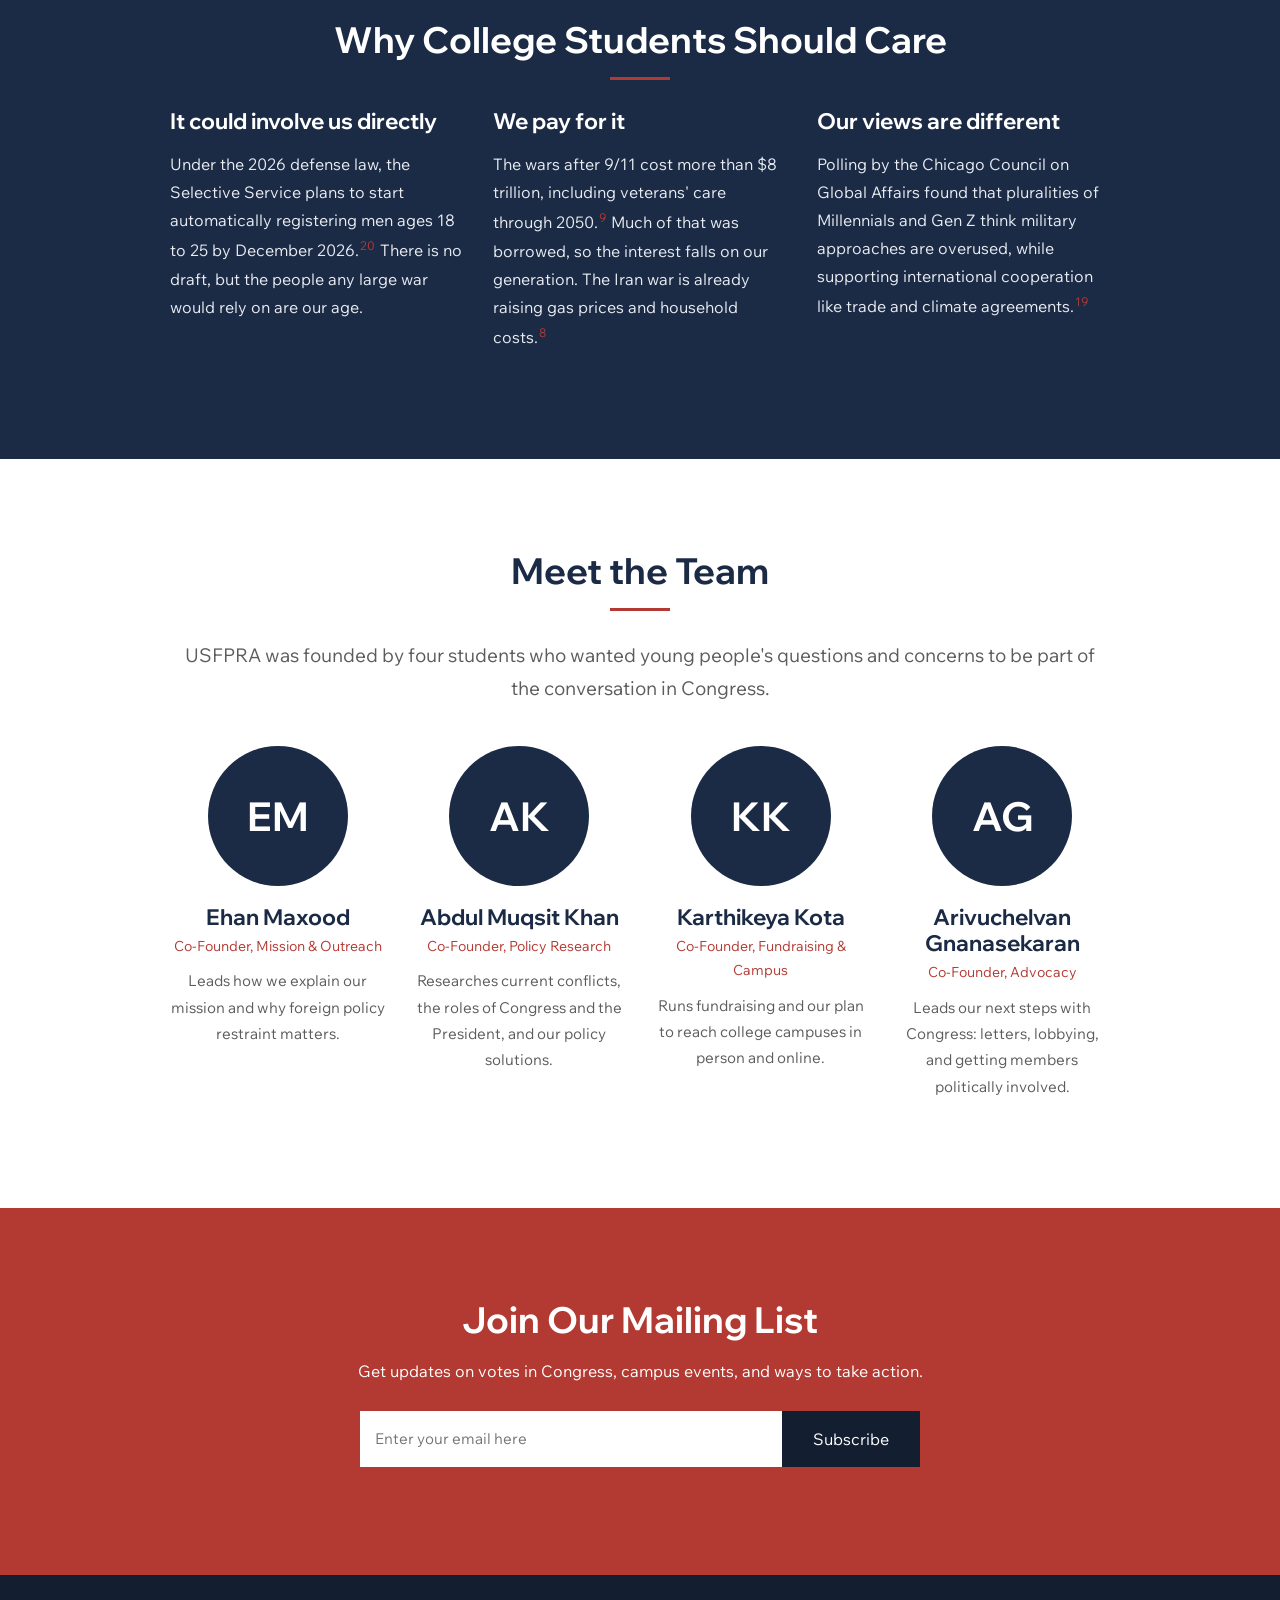
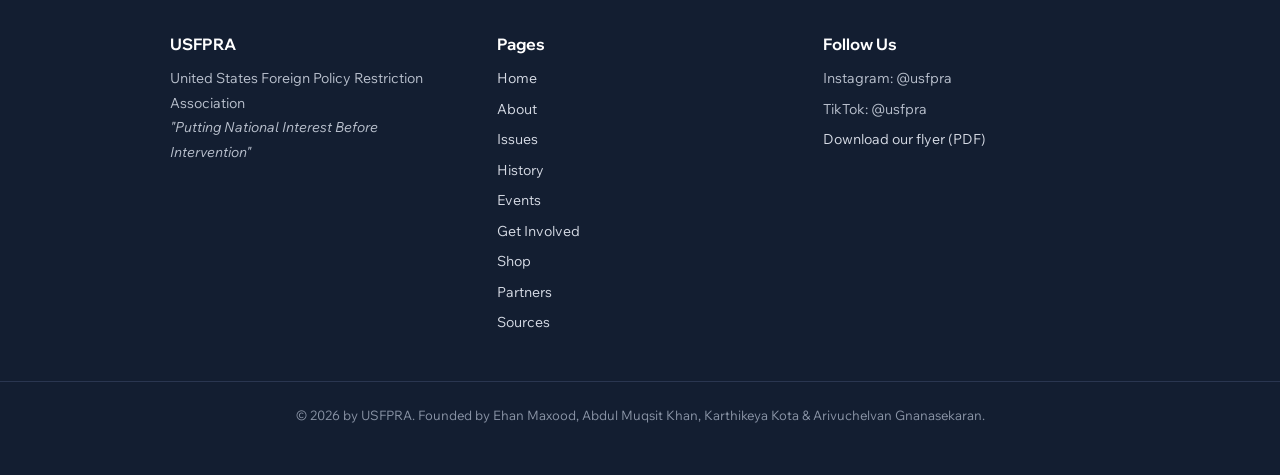
==== commit 8f1a8f20: "Add Shop, Events, and Partners pages" ====
--- a/about.html
+++ b/about.html
@@ -16,16 +16,19 @@
   <div class="container">
     <a class="logo" href="index.html">
       <span class="logo-mark">USF</span>
-      <span class="logo-text"><b>USFPRA</b><small>U.S. Foreign Policy Restriction Association</small></span>
+      <span class="logo-text"><b>USFPRA</b></span>
     </a>
     <button class="nav-toggle" aria-label="Menu" aria-expanded="false"><span></span><span></span><span></span></button>
     <nav class="main-nav">
       <ul>
         <li><a href="index.html">Home</a></li>
         <li><a href="about.html" class="active" aria-current="page">About</a></li>
-        <li><a href="issues.html">The Issues</a></li>
+        <li><a href="issues.html">Issues</a></li>
         <li><a href="history.html">History</a></li>
+        <li><a href="events.html">Events</a></li>
         <li><a href="get-involved.html">Get Involved</a></li>
+        <li><a href="shop.html">Shop</a></li>
+        <li><a href="partners.html">Partners</a></li>
         <li><a href="sources.html">Sources</a></li>
       </ul>
     </nav>
@@ -186,9 +189,12 @@
       <ul>
         <li><a href="index.html">Home</a></li>
         <li><a href="about.html">About</a></li>
-        <li><a href="issues.html">The Issues</a></li>
+        <li><a href="issues.html">Issues</a></li>
         <li><a href="history.html">History</a></li>
+        <li><a href="events.html">Events</a></li>
         <li><a href="get-involved.html">Get Involved</a></li>
+        <li><a href="shop.html">Shop</a></li>
+        <li><a href="partners.html">Partners</a></li>
         <li><a href="sources.html">Sources</a></li>
       </ul>
     </div>
--- a/style.css
+++ b/style.css
@@ -106,10 +106,10 @@
 .main-nav ul { list-style: none; margin: 0; padding: 0; display: flex; gap: 4px; }
 .main-nav a {
   display: block;
-  padding: 8px 12px;
+  padding: 8px 9px;
   text-decoration: none;
   color: var(--text);
-  font-size: 15px;
+  font-size: 14.5px;
   white-space: nowrap;
   transition: color .2s;
 }
@@ -359,6 +359,14 @@
 }
 
 /* ---------- mobile ---------- */
+@media (max-width: 1000px) {
+  .nav-toggle { display: block; }
+  .main-nav { display: none; position: absolute; top: 84px; left: 0; right: 0; background: var(--white); border-bottom: 1px solid var(--line); }
+  .main-nav.open { display: block; }
+  .main-nav ul { flex-direction: column; padding: 10px 20px 20px; }
+  .main-nav a { padding: 12px 0; border-bottom: 1px solid var(--gray); }
+}
+
 @media (max-width: 900px) {
   h1 { font-size: 38px; }
   h2 { font-size: 30px; }
@@ -382,3 +390,76 @@
   .subscribe button { padding: 14px; }
   .logo-text small { display: none; }
 }
+
+/* ---------- shop ---------- */
+.mascot { display: flex; gap: 50px; align-items: center; }
+.mascot-art { flex: 0 0 300px; background: var(--cream); padding: 30px 40px 20px; }
+.mascot-art svg { width: 100%; height: auto; }
+.name-options { display: flex; flex-wrap: wrap; gap: 8px; margin: 6px 0 18px; }
+.name-options span { border: 1px solid var(--line); padding: 5px 12px; font-size: 14px; background: var(--white); }
+.name-options span.picked { border-color: var(--navy); background: var(--navy); color: var(--white); }
+.products { display: grid; grid-template-columns: repeat(3, 1fr); gap: 30px; }
+.product .img { background: #f7f2e6; aspect-ratio: 1 / 1; display: flex; align-items: center; justify-content: center; padding: 24px; margin-bottom: 16px; position: relative; overflow: hidden; }
+.product .img > svg { width: 82%; height: auto; }
+.product h3 { font-size: 19px; margin-bottom: 4px; }
+.product .price { font-size: 17px; color: var(--navy); font-weight: 600; margin-bottom: 6px; }
+.product p { font-size: 15px; color: var(--text-light); margin-bottom: 12px; }
+.product .soon { display: inline-block; font-size: 13px; padding: 6px 14px; border: 1px solid var(--navy); color: var(--navy); }
+.product .badge { position: absolute; top: 14px; left: 14px; background: #d4a838; color: #1c2b45; font-size: 12px; font-weight: 700; padding: 4px 10px; letter-spacing: .5px; }
+.mock-stickers { display: grid; grid-template-columns: 1fr 1fr; gap: 12px; width: 92%; }
+.stk { aspect-ratio: 1 / 1; border-radius: 50%; background: var(--white); box-shadow: 0 2px 6px rgba(0,0,0,.15); display: flex; align-items: center; justify-content: center; border: 5px solid var(--white); outline: 1px solid #e6dcc4; }
+.stk-owl { background: var(--cream); padding: 10px; }
+.stk-owl svg { width: 85%; height: auto; }
+.stk-text { background: #1c2b45; color: #d4a838; font-weight: 800; font-size: 13px; line-height: 1.1; text-align: center; font-family: var(--display); }
+.stk-text.alt { background: #d4a838; color: #1c2b45; border-radius: 14px; }
+.stk-qr { flex-direction: column; border-radius: 14px; padding: 10px; }
+.stk-qr img { width: 70%; }
+.stk-qr small { font-size: 10px; font-weight: 700; letter-spacing: 2px; color: #1c2b45; margin-top: 2px; }
+.mock-buttons { display: flex; flex-wrap: wrap; justify-content: center; gap: 12px; width: 100%; }
+.pin { width: 30%; aspect-ratio: 1 / 1; border-radius: 50%; background: var(--cream); border: 5px solid #d4a838; box-shadow: 0 3px 6px rgba(0,0,0,.18); display: flex; align-items: center; justify-content: center; overflow: hidden; }
+.pin svg { width: 92%; height: auto; }
+.mock-pair { display: flex; gap: 10px; width: 100%; }
+.mock-pair > div { flex: 1; text-align: center; }
+.mock-pair svg { width: 100%; height: auto; }
+.mock-pair small { font-size: 12px; color: var(--text-light); }
+.mock-plush { width: 78%; position: relative; }
+.mock-plush svg { width: 100%; height: auto; }
+.mock-plush .ribbon { position: absolute; bottom: 8%; right: -6%; background: #1c2b45; color: #d4a838; font-size: 12px; font-weight: 700; padding: 4px 12px; transform: rotate(-8deg); }
+.notice { background: var(--cream); border-left: 4px solid #d4a838; padding: 16px 20px; font-size: 15px; }
+
+/* ---------- events / partners ---------- */
+table.events td:first-child { white-space: nowrap; font-weight: 600; color: var(--navy); }
+.college { border-bottom: 1px solid var(--line); padding: 18px 0; }
+.college:first-child { border-top: 1px solid var(--line); }
+.college h4 { margin: 0 0 4px; }
+.college p { margin: 0; font-size: 15px; color: var(--text-light); }
+.tag-fit { display: inline-block; font-size: 12px; background: var(--gray); padding: 2px 9px; margin-left: 8px; color: var(--text-light); vertical-align: middle; font-family: var(--body); font-weight: 400; }
+.partner-grid { display: grid; grid-template-columns: 1fr 1fr; gap: 24px; }
+.partner { background: var(--white); border: 1px solid var(--line); padding: 24px 26px; }
+.partner h3 { font-size: 19px; margin-bottom: 6px; }
+.partner p { font-size: 15px; color: var(--text-light); margin: 0; }
+.partner .kind { font-size: 12px; text-transform: uppercase; letter-spacing: 1px; color: var(--red); margin-bottom: 6px; }
+.tiers { display: grid; grid-template-columns: repeat(3, 1fr); gap: 24px; }
+.tier-box { background: var(--white); padding: 28px; text-align: center; border-top: 4px solid var(--navy); }
+.tier-box h3 { margin-bottom: 8px; }
+.tier-box p { font-size: 15px; color: var(--text-light); margin: 0; }
+.ways { display: grid; grid-template-columns: repeat(3, 1fr); gap: 24px; }
+.ways a { display: block; text-decoration: none; color: inherit; background: var(--white); padding: 26px; border-top: 4px solid var(--red); transition: transform .2s; }
+.ways a:hover { transform: translateY(-3px); }
+.ways a h3 { margin-bottom: 6px; }
+.ways a p { margin: 0 0 10px; font-size: 15px; color: var(--text-light); }
+.ways a span { color: var(--red); font-size: 15px; }
+
+@media (max-width: 900px) {
+  .mascot { flex-direction: column; gap: 30px; }
+  .mascot-art { flex: none; width: 260px; }
+  .products, .partner-grid, .tiers, .ways { grid-template-columns: 1fr; }
+  table.events td:first-child { white-space: normal; }
+}
+
+.mock-tee { position: relative; width: 100%; height: 100%; }
+.mock-tee .back { width: 78%; margin: 0 auto; text-align: center; }
+.mock-tee .back svg { width: 100%; height: auto; }
+.mock-tee .front { position: absolute; right: -10px; bottom: -16px; width: 28%; background: #fff; border: 1px solid #e6dcc4; padding: 6px 6px 2px; text-align: center; box-shadow: 0 2px 6px rgba(0,0,0,.1); }
+.mock-tee .front svg { width: 100%; height: auto; }
+.mock-tee small { font-size: 11px; color: var(--text-light); }
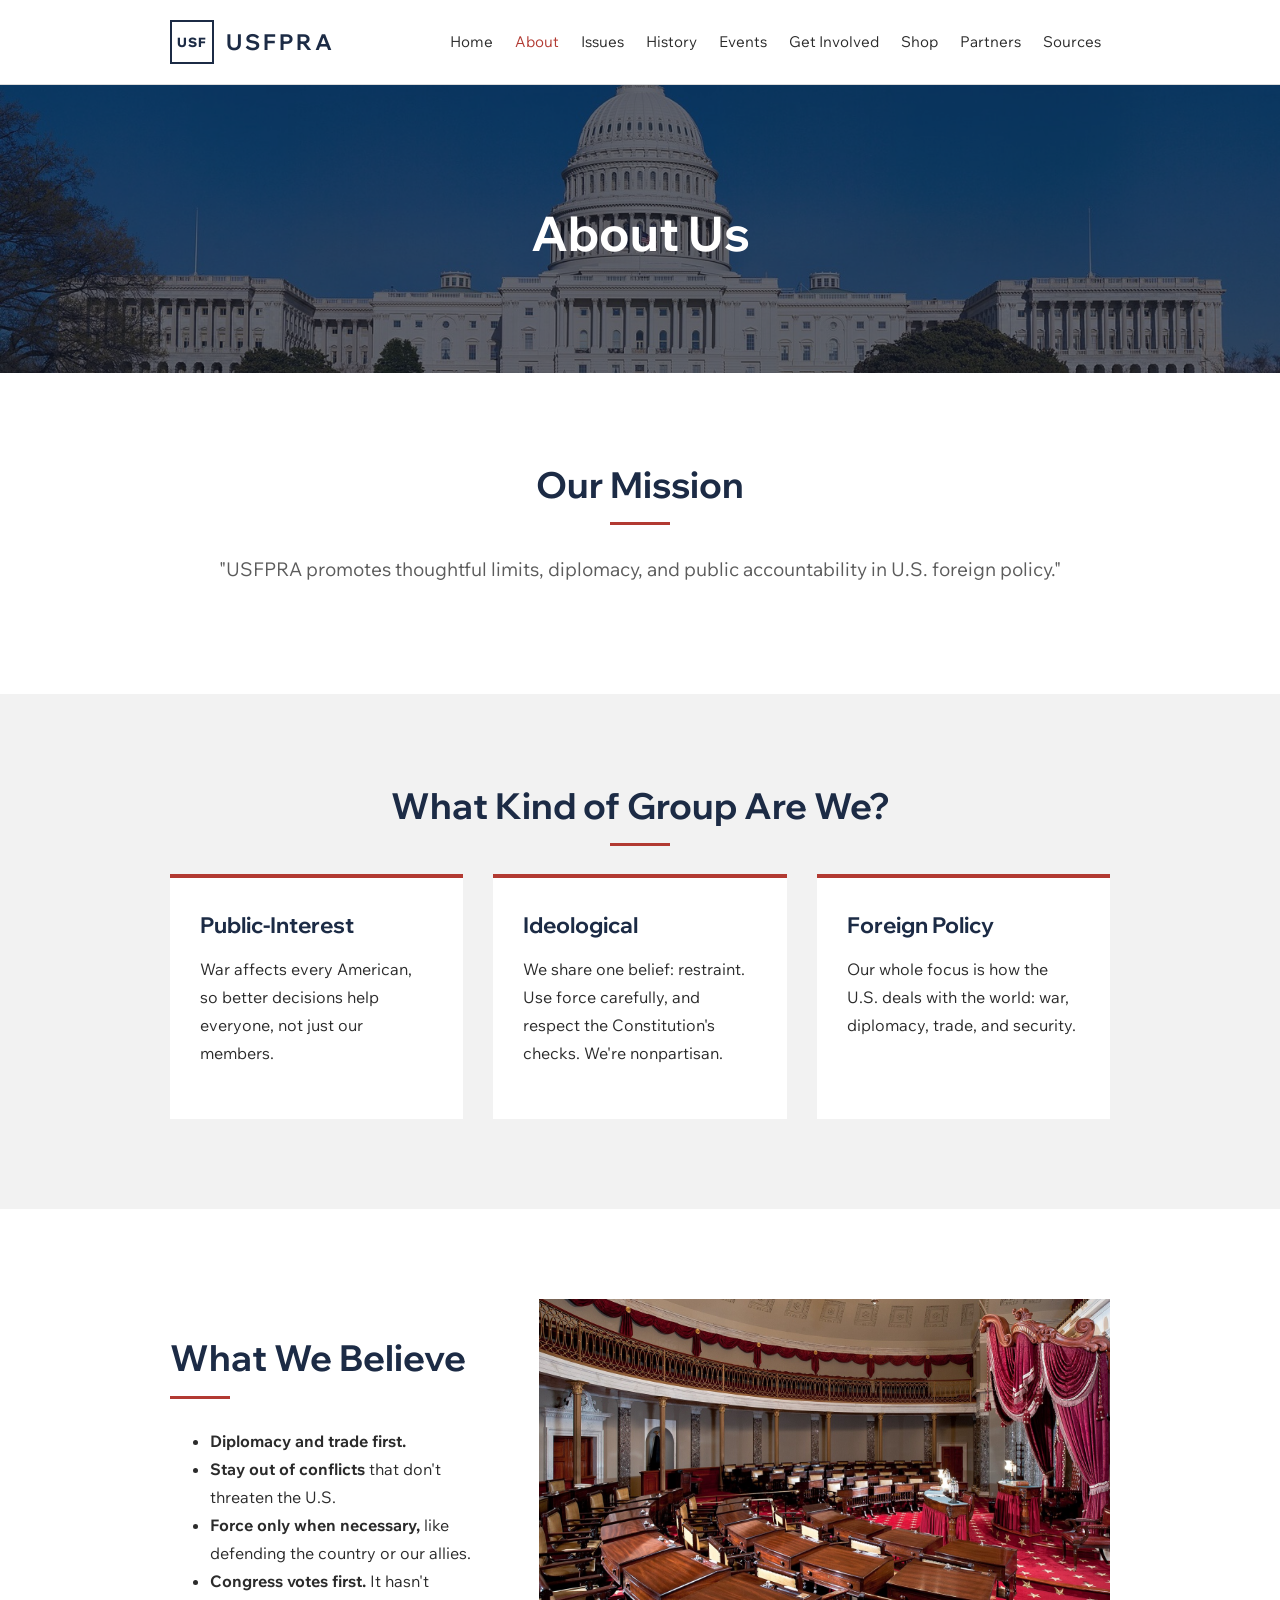
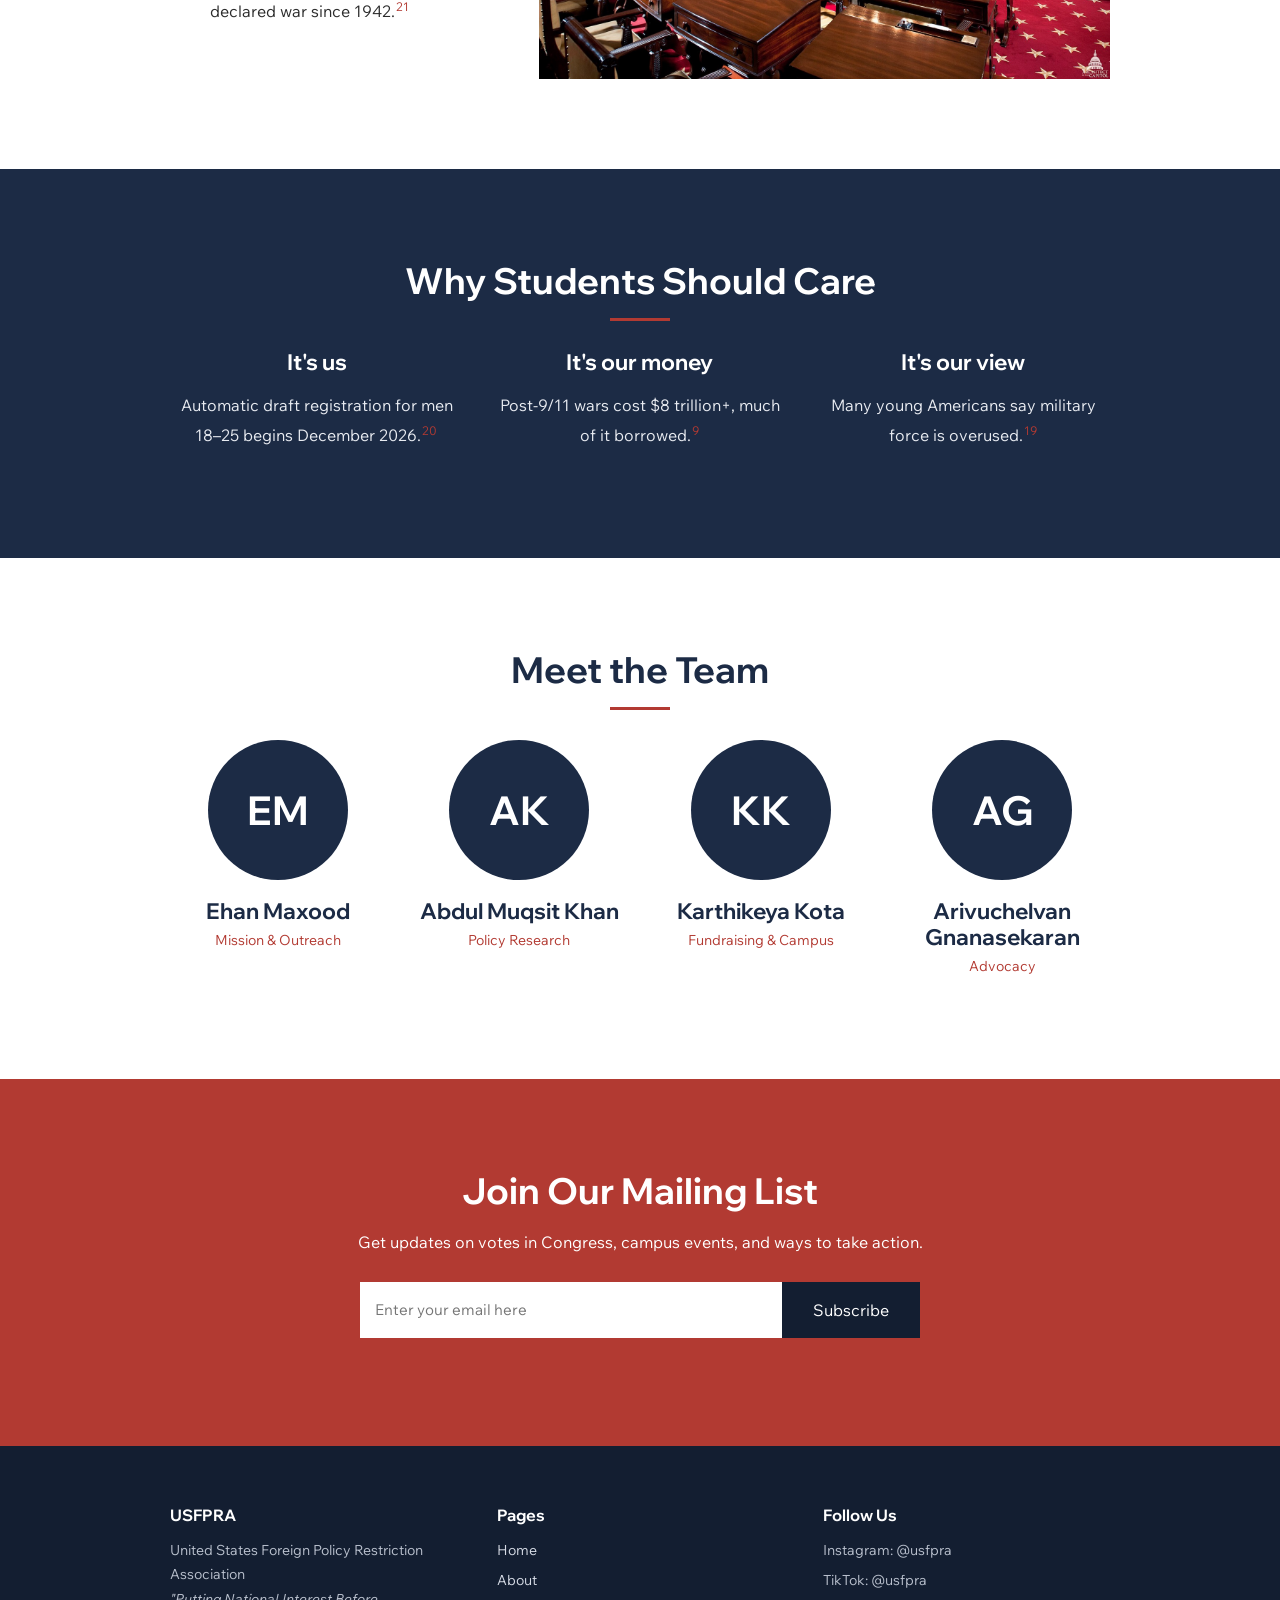
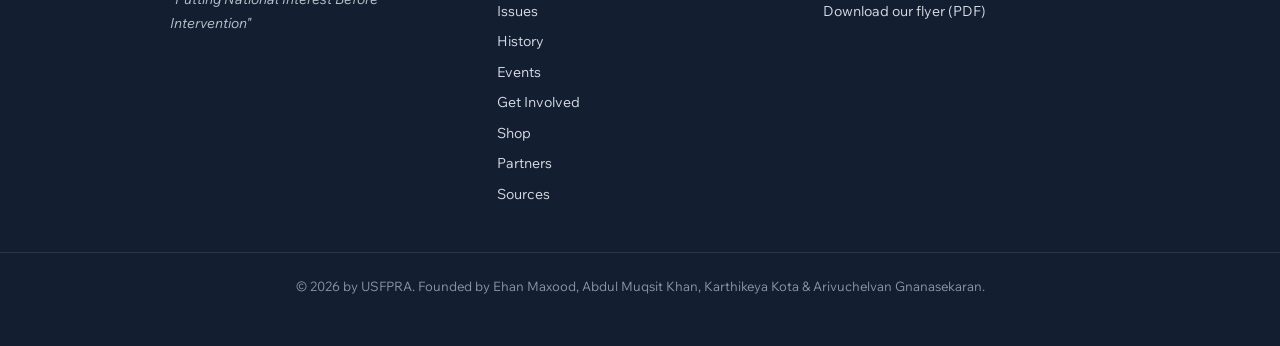
==== commit e9f13511: "Shorter text and cleaner merch" ====
--- a/about.html
+++ b/about.html
@@ -4,7 +4,7 @@
 <meta charset="utf-8">
 <meta name="viewport" content="width=device-width, initial-scale=1">
 <title>About Us | USFPRA</title>
-<meta name="description" content="Learn about USFPRA's mission, what kind of interest group we are, what we believe, and why college students should care about U.S. foreign policy.">
+<meta name="description" content="USFPRA's mission, what kind of interest group we are, what we believe, and who we are.">
 <link rel="preconnect" href="https://fonts.googleapis.com">
 <link rel="preconnect" href="https://fonts.gstatic.com" crossorigin>
 <link href="https://fonts.googleapis.com/css2?family=Wix+Madefor+Display:wght@500;600;700;800&family=Wix+Madefor+Text:ital,wght@0,400;0,600;1,400&display=swap" rel="stylesheet">
@@ -38,7 +38,37 @@
 <section class="page-banner" style="background-image:url('img/capitol-full.jpg')">
   <div class="container">
     <h1>About Us</h1>
-    <p>Who we are, what we believe, and why we started</p>
+  </div>
+</section>
+
+<section class="strip">
+  <div class="container center reveal">
+    <h2>Our Mission</h2>
+    <hr class="divider">
+    <p class="lead">"USFPRA promotes thoughtful limits, diplomacy, and public accountability in U.S. foreign policy."</p>
+  </div>
+</section>
+
+<section class="strip strip-gray">
+  <div class="container">
+    <div class="center reveal">
+      <h2>What Kind of Group Are We?</h2>
+      <hr class="divider">
+    </div>
+    <div class="cols-3">
+      <div class="box reveal">
+        <h3>Public-Interest</h3>
+        <p>War affects every American, so better decisions help everyone, not just our members.</p>
+      </div>
+      <div class="box reveal">
+        <h3>Ideological</h3>
+        <p>We share one belief: restraint. Use force carefully, and respect the Constitution's checks. We're nonpartisan.</p>
+      </div>
+      <div class="box reveal">
+        <h3>Foreign Policy</h3>
+        <p>Our whole focus is how the U.S. deals with the world: war, diplomacy, trade, and security.</p>
+      </div>
+    </div>
   </div>
 </section>
 
@@ -46,80 +76,30 @@
   <div class="container">
     <div class="split reveal">
       <div>
-        <h2>Our Mission</h2>
+        <h2>What We Believe</h2>
         <hr class="divider">
-        <p class="lead">"USFPRA promotes thoughtful limits, diplomacy, and public accountability in U.S. foreign policy."</p>
-        <p>The United States Foreign Policy Restriction Association (USFPRA) supports limits on when and how the United States uses military force or gets involved in conflicts abroad. We favor diplomacy and open public debate before any major foreign policy decision.</p>
-        <p>Our slogan, <strong>"Putting National Interest Before Intervention,"</strong> sums up our main idea. Before the country commits troops, money, and lives overseas, leaders should have to show that it actually serves the American people.</p>
+        <ul>
+          <li><strong>Diplomacy and trade first.</strong></li>
+          <li><strong>Stay out of conflicts</strong> that don't threaten the U.S.</li>
+          <li><strong>Force only when necessary,</strong> like defending the country or our allies.</li>
+          <li><strong>Congress votes first.</strong> It hasn't declared war since 1942.<sup><a href="sources.html#s21">21</a></sup></li>
+        </ul>
       </div>
-      <img src="img/senate.jpg" alt="The Old Senate Chamber in the U.S. Capitol">
+      <img src="img/senate.jpg" alt="The Old Senate Chamber">
     </div>
-  </div>
-</section>
-
-<section class="strip strip-gray">
-  <div class="container">
-    <div class="center reveal">
-      <h2>What Kind of Interest Group Are We?</h2>
-      <hr class="divider">
-      <p class="lead">An interest group is an organization of people who share a common goal and try to influence public policy. USFPRA fits three categories.</p>
-    </div>
-    <div class="cols-3">
-      <div class="box reveal">
-        <h3>Public-Interest Group</h3>
-        <p>Public-interest groups work for goals that benefit the whole public, not just their own members. Everyone in the country is affected when the U.S. goes to war: through taxes, prices, safety, and the lives of service members. Better decisions on war and peace help all Americans, whether or not they join us.</p>
-      </div>
-      <div class="box reveal">
-        <h3>Ideological Group</h3>
-        <p>Ideological groups are built around a set of beliefs about how government should work. Ours is foreign policy restraint: the belief that the U.S. should be careful and limited in using military force, and that the constitutional checks on war powers should be respected. We are nonpartisan. Presidents from both parties have expanded war powers without Congress.</p>
-      </div>
-      <div class="box reveal">
-        <h3>Foreign Policy Group</h3>
-        <p>Foreign policy groups focus on how the United States deals with other countries, including war, diplomacy, trade, and national security. That is our entire focus. We work to influence decisions about when the U.S. uses military force abroad, how Congress oversees those decisions, and how much the public is told about them.</p>
-      </div>
-    </div>
-  </div>
-</section>
-
-<section class="strip">
-  <div class="container article">
-    <h2 class="reveal">What We Believe</h2>
-    <hr class="divider">
-    <h3>1. Focus on trade, diplomacy, peace, and security</h3>
-    <p>The U.S. has the largest economy in the world and huge diplomatic influence. We believe those tools should come first. According to Bridgewater State University political scientist Michael Kryzanek, the U.S. has generally preferred negotiation over military action, and keeping its role as a world leader depends on a foreign policy that pursues peace and avoids war.<sup><a href="sources.html#s18">18</a></sup></p>
-    <h3>2. Avoid getting pulled into foreign conflicts</h3>
-    <p>Not every crisis overseas is a direct threat to the United States. Long wars like Vietnam and Iraq show how hard it is to get out once troops are committed. Before any intervention, leaders should be able to answer three questions: What is the U.S. interest? What is the goal? How does it end?</p>
-    <h3>3. Military force only in extreme circumstances</h3>
-    <p>We are not a pacifist group. Military action can still be necessary, but only under serious circumstances, such as:</p>
-    <ul>
-      <li>Defending the United States, its citizens, or its troops from an attack or a clear and immediate threat</li>
-      <li>Honoring treaty commitments to defend allies, such as NATO</li>
-      <li>Situations where Congress has debated and voted to authorize force</li>
-    </ul>
-    <h3>4. Congress and the public should have a say</h3>
-    <p>Article I of the Constitution gives Congress the power "to declare War."<sup><a href="sources.html#s1">1</a></sup> Congress has not formally declared war since 1942.<sup><a href="sources.html#s21">21</a></sup> Since then, presidents have often started or expanded military action on their own. We want that to change.</p>
   </div>
 </section>
 
 <section class="strip strip-navy">
   <div class="container">
     <div class="center reveal">
-      <h2>Why College Students Should Care</h2>
+      <h2>Why Students Should Care</h2>
       <hr class="divider">
     </div>
-    <div class="cols-3">
-      <div class="reveal">
-        <h3>It could involve us directly</h3>
-        <p>Under the 2026 defense law, the Selective Service plans to start automatically registering men ages 18 to 25 by December 2026.<sup><a href="sources.html#s20">20</a></sup> There is no draft, but the people any large war would rely on are our age.</p>
-      </div>
-      <div class="reveal">
-        <h3>We pay for it</h3>
-        <p>The wars after 9/11 cost more than $8 trillion, including veterans' care through 2050.<sup><a href="sources.html#s9">9</a></sup> Much of that was borrowed, so the interest falls on our generation. The Iran war is already raising gas prices and household costs.<sup><a href="sources.html#s8">8</a></sup></p>
-      </div>
-      <div class="reveal">
-        <h3>Our views are different</h3>
-        <p>Polling by the Chicago Council on Global Affairs found that pluralities of Millennials and Gen Z think military approaches are overused, while supporting international cooperation like trade and climate agreements.<sup><a href="sources.html#s19">19</a></sup></p>
-      </div>
+    <div class="cols-3 center">
+      <div class="reveal"><h3>It's us</h3><p>Automatic draft registration for men 18–25 begins December 2026.<sup><a href="sources.html#s20">20</a></sup></p></div>
+      <div class="reveal"><h3>It's our money</h3><p>Post-9/11 wars cost $8 trillion+, much of it borrowed.<sup><a href="sources.html#s9">9</a></sup></p></div>
+      <div class="reveal"><h3>It's our view</h3><p>Many young Americans say military force is overused.<sup><a href="sources.html#s19">19</a></sup></p></div>
     </div>
   </div>
 </section>
@@ -129,33 +109,12 @@
     <div class="center reveal">
       <h2>Meet the Team</h2>
       <hr class="divider">
-      <p class="lead">USFPRA was founded by four students who wanted young people's questions and concerns to be part of the conversation in Congress.</p>
     </div>
-    <div class="team" style="margin-top:40px">
-      <div class="reveal">
-        <div class="avatar">EM</div>
-        <h3>Ehan Maxood</h3>
-        <p class="role">Co-Founder, Mission &amp; Outreach</p>
-        <p>Leads how we explain our mission and why foreign policy restraint matters.</p>
-      </div>
-      <div class="reveal">
-        <div class="avatar">AK</div>
-        <h3>Abdul Muqsit Khan</h3>
-        <p class="role">Co-Founder, Policy Research</p>
-        <p>Researches current conflicts, the roles of Congress and the President, and our policy solutions.</p>
-      </div>
-      <div class="reveal">
-        <div class="avatar">KK</div>
-        <h3>Karthikeya Kota</h3>
-        <p class="role">Co-Founder, Fundraising &amp; Campus</p>
-        <p>Runs fundraising and our plan to reach college campuses in person and online.</p>
-      </div>
-      <div class="reveal">
-        <div class="avatar">AG</div>
-        <h3>Arivuchelvan Gnanasekaran</h3>
-        <p class="role">Co-Founder, Advocacy</p>
-        <p>Leads our next steps with Congress: letters, lobbying, and getting members politically involved.</p>
-      </div>
+    <div class="team" style="margin-top:30px">
+      <div class="reveal"><div class="avatar">EM</div><h3>Ehan Maxood</h3><p class="role">Mission &amp; Outreach</p></div>
+      <div class="reveal"><div class="avatar">AK</div><h3>Abdul Muqsit Khan</h3><p class="role">Policy Research</p></div>
+      <div class="reveal"><div class="avatar">KK</div><h3>Karthikeya Kota</h3><p class="role">Fundraising &amp; Campus</p></div>
+      <div class="reveal"><div class="avatar">AG</div><h3>Arivuchelvan Gnanasekaran</h3><p class="role">Advocacy</p></div>
     </div>
   </div>
 </section>
--- a/style.css
+++ b/style.css
@@ -395,36 +395,19 @@
 .mascot { display: flex; gap: 50px; align-items: center; }
 .mascot-art { flex: 0 0 300px; background: var(--cream); padding: 30px 40px 20px; }
 .mascot-art svg { width: 100%; height: auto; }
+.muted-note { color: var(--text-light); font-size: 14px; }
 .name-options { display: flex; flex-wrap: wrap; gap: 8px; margin: 6px 0 18px; }
 .name-options span { border: 1px solid var(--line); padding: 5px 12px; font-size: 14px; background: var(--white); }
 .name-options span.picked { border-color: var(--navy); background: var(--navy); color: var(--white); }
 .products { display: grid; grid-template-columns: repeat(3, 1fr); gap: 30px; }
-.product .img { background: #f7f2e6; aspect-ratio: 1 / 1; display: flex; align-items: center; justify-content: center; padding: 24px; margin-bottom: 16px; position: relative; overflow: hidden; }
-.product .img > svg { width: 82%; height: auto; }
+.product .img { background: #f4f1ea; aspect-ratio: 1 / 1; display: flex; align-items: center; justify-content: center; padding: 24px; margin-bottom: 16px; position: relative; overflow: hidden; }
+.product .img > svg { width: 86%; height: auto; }
+.product { text-align: center; }
 .product h3 { font-size: 19px; margin-bottom: 4px; }
 .product .price { font-size: 17px; color: var(--navy); font-weight: 600; margin-bottom: 6px; }
 .product p { font-size: 15px; color: var(--text-light); margin-bottom: 12px; }
 .product .soon { display: inline-block; font-size: 13px; padding: 6px 14px; border: 1px solid var(--navy); color: var(--navy); }
 .product .badge { position: absolute; top: 14px; left: 14px; background: #d4a838; color: #1c2b45; font-size: 12px; font-weight: 700; padding: 4px 10px; letter-spacing: .5px; }
-.mock-stickers { display: grid; grid-template-columns: 1fr 1fr; gap: 12px; width: 92%; }
-.stk { aspect-ratio: 1 / 1; border-radius: 50%; background: var(--white); box-shadow: 0 2px 6px rgba(0,0,0,.15); display: flex; align-items: center; justify-content: center; border: 5px solid var(--white); outline: 1px solid #e6dcc4; }
-.stk-owl { background: var(--cream); padding: 10px; }
-.stk-owl svg { width: 85%; height: auto; }
-.stk-text { background: #1c2b45; color: #d4a838; font-weight: 800; font-size: 13px; line-height: 1.1; text-align: center; font-family: var(--display); }
-.stk-text.alt { background: #d4a838; color: #1c2b45; border-radius: 14px; }
-.stk-qr { flex-direction: column; border-radius: 14px; padding: 10px; }
-.stk-qr img { width: 70%; }
-.stk-qr small { font-size: 10px; font-weight: 700; letter-spacing: 2px; color: #1c2b45; margin-top: 2px; }
-.mock-buttons { display: flex; flex-wrap: wrap; justify-content: center; gap: 12px; width: 100%; }
-.pin { width: 30%; aspect-ratio: 1 / 1; border-radius: 50%; background: var(--cream); border: 5px solid #d4a838; box-shadow: 0 3px 6px rgba(0,0,0,.18); display: flex; align-items: center; justify-content: center; overflow: hidden; }
-.pin svg { width: 92%; height: auto; }
-.mock-pair { display: flex; gap: 10px; width: 100%; }
-.mock-pair > div { flex: 1; text-align: center; }
-.mock-pair svg { width: 100%; height: auto; }
-.mock-pair small { font-size: 12px; color: var(--text-light); }
-.mock-plush { width: 78%; position: relative; }
-.mock-plush svg { width: 100%; height: auto; }
-.mock-plush .ribbon { position: absolute; bottom: 8%; right: -6%; background: #1c2b45; color: #d4a838; font-size: 12px; font-weight: 700; padding: 4px 12px; transform: rotate(-8deg); }
 .notice { background: var(--cream); border-left: 4px solid #d4a838; padding: 16px 20px; font-size: 15px; }
 
 /* ---------- events / partners ---------- */
@@ -457,9 +440,3 @@
   table.events td:first-child { white-space: normal; }
 }
 
-.mock-tee { position: relative; width: 100%; height: 100%; }
-.mock-tee .back { width: 78%; margin: 0 auto; text-align: center; }
-.mock-tee .back svg { width: 100%; height: auto; }
-.mock-tee .front { position: absolute; right: -10px; bottom: -16px; width: 28%; background: #fff; border: 1px solid #e6dcc4; padding: 6px 6px 2px; text-align: center; box-shadow: 0 2px 6px rgba(0,0,0,.1); }
-.mock-tee .front svg { width: 100%; height: auto; }
-.mock-tee small { font-size: 11px; color: var(--text-light); }
